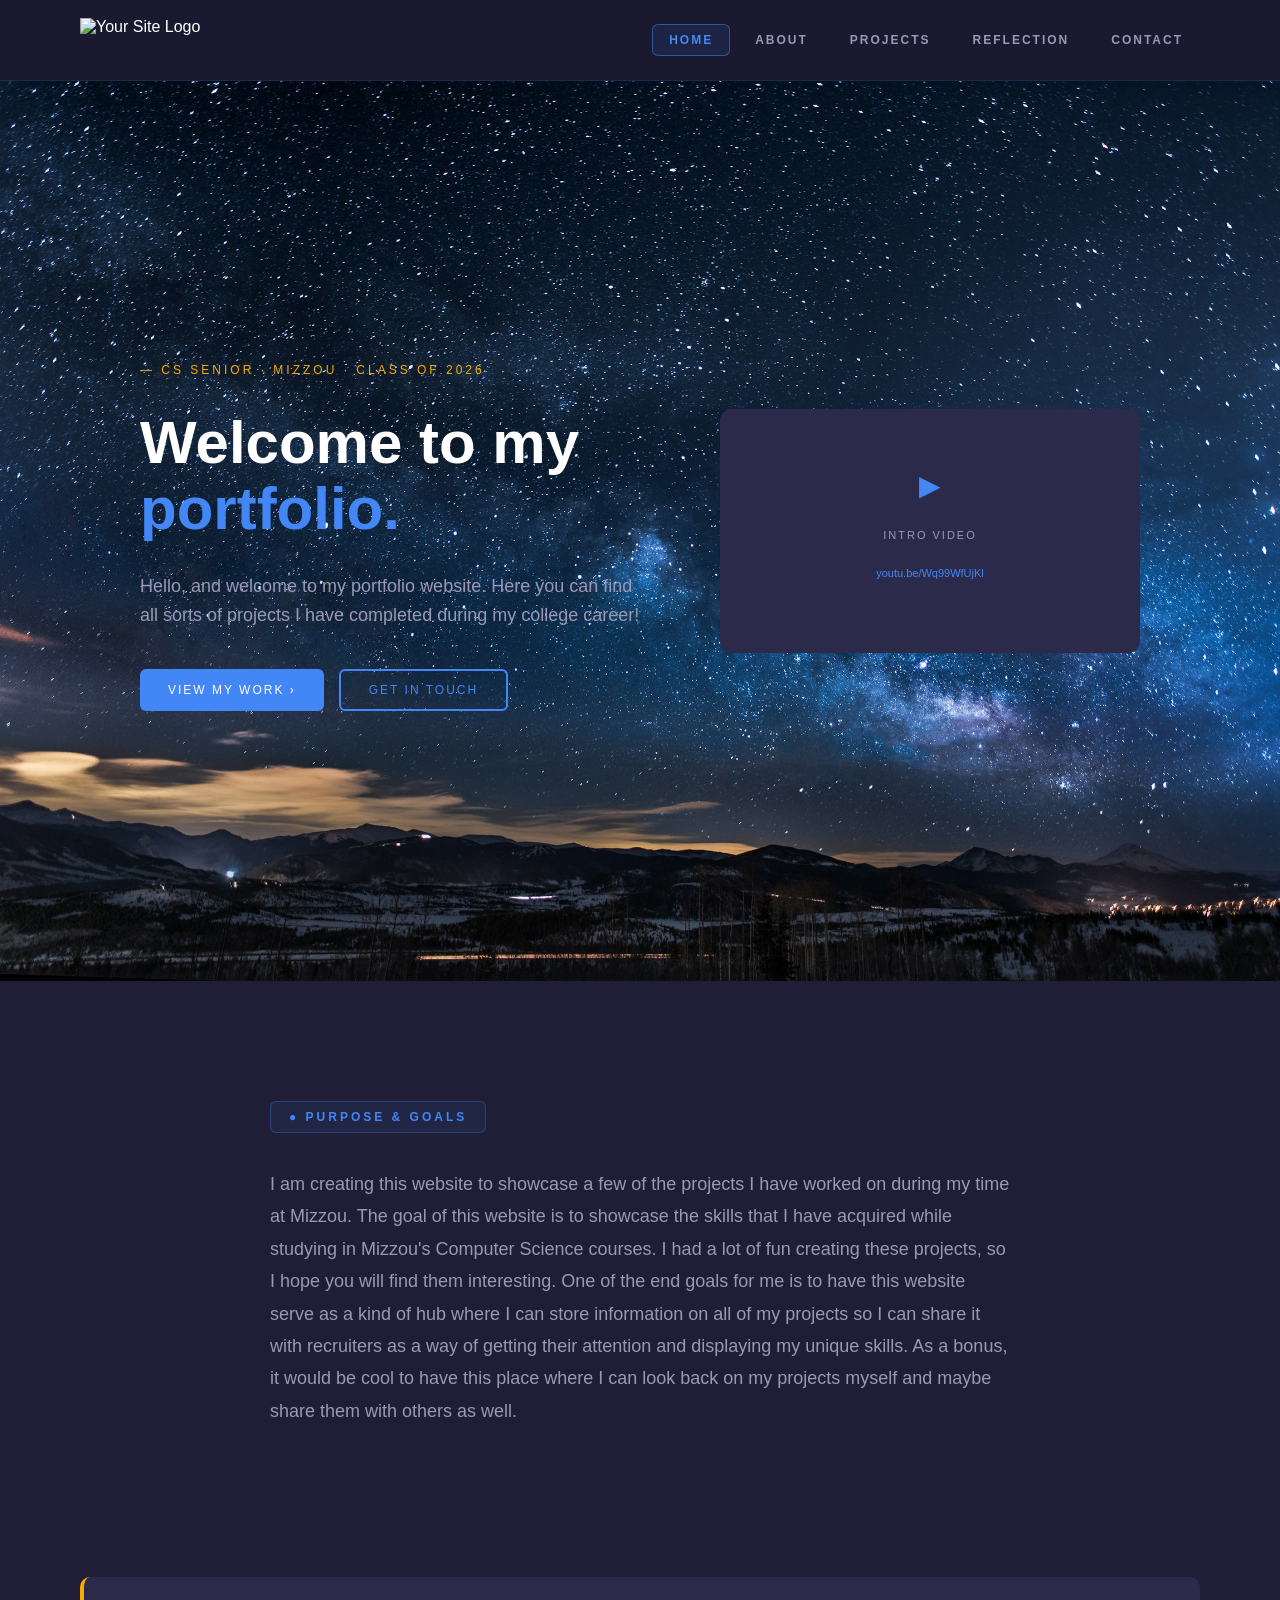
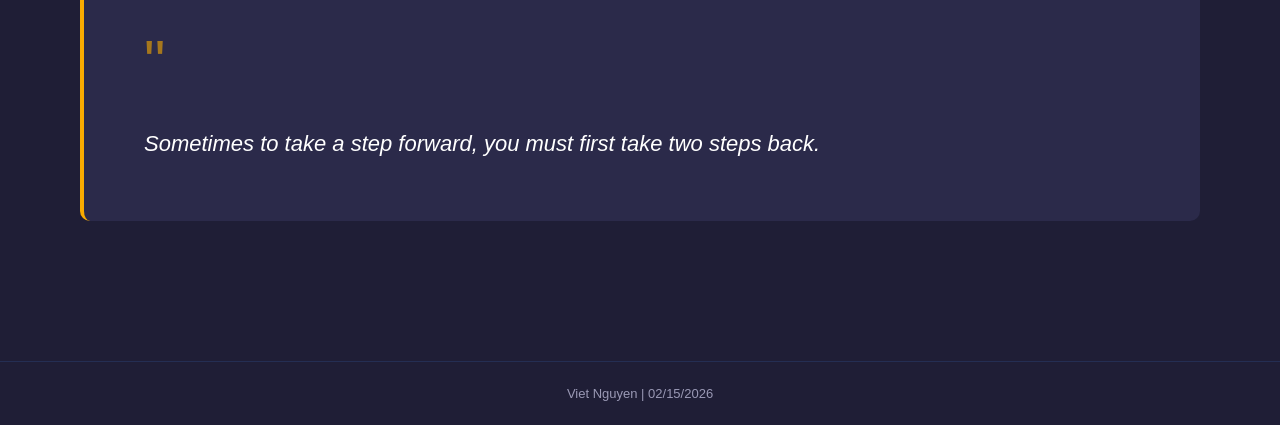
==== website/index.html @ db9605fb "nav bar and relflection page" ====
<!DOCTYPE html>
<html lang="en">

<head>
  <meta charset="UTF-8">
  <title>Home</title>
  <link rel="stylesheet" href="style.css">
  <link rel="stylesheet" href="nav.css">
</head>

    <body>
        <header>
            <img src="logo.png" alt="Your Site Logo" class="logo">
            <nav>
                <ul>
                    <li><a href="index.html" class="active">Home</a></li>
                    <li><a href="about.html">About</a></li>
                    <li><a href="projects.html">Projects</a></li>
                    <li><a href="reflection.html">Reflection</a></li>
                    <li><a href="contact.html">Contact</a></li>
                </ul>
            </nav>
        </header>

        <section class="hero">
            <div class="hero-content">
            <p class="hero-tag">— CS SENIOR · MIZZOU · CLASS OF 2026</p>

            <h1>
                Welcome to my<br>
                <span class="accent">portfolio.</span>
            </h1>

            <p class="hero-text">
                Hello, and welcome to my portfolio website. Here you can find all sorts of projects I have completed during my college career!
            </p>

            <div class="hero-buttons">
                <a href="#" class="btn-primary">VIEW MY WORK ›</a>
                <a href="#" class="btn-outline">GET IN TOUCH</a>
            </div>
            </div>

            <div class="hero-video">
            <div class="video-box">
                <div class="play">▶</div>
                <p class="video-label">INTRO VIDEO</p>
                <p class="video-link">youtu.be/Wq99WfUjKl</p>
            </div>
            </div>
        </section>

        <section class="purpose">
            <div class="chip">● PURPOSE & GOALS</div>
            <p class="purpose-text">
            I am creating this website to showcase a few of the projects I have worked on during my time at Mizzou. The goal of this website is to showcase the skills that I have acquired while studying in Mizzou's Computer Science courses. I had a lot of fun creating these projects, so I hope you will find them interesting. One of the end goals for me is to have this website serve as a kind of hub where I can store information on all of my projects so I can share it with recruiters as a way of getting their attention and displaying my unique skills. As a bonus, it would be cool to have this place where I can look back on my projects myself and maybe share them with others as well.
            </p>
        </section>

        <section class="quote-section">
            <div class="quote-box">
            <div class="quote-mark">"</div>
            <p class="quote-text">
                Sometimes to take a step forward, you must first take two steps back.
            </p>
            </div>
        </section>

        <footer>
        <p style="text-align: center; padding: 24px; color: #9a99b5; font-size: 13px; border-top: 1px solid rgba(66,135,245,0.15);">
            Viet Nguyen | 02/15/2026
        </p>
    </footer>
    </body>
</html>
---- website/style.css ----
* {
  margin: 0;
  padding: 0;
  box-sizing: border-box;
}

body {
  font-family: Arial, sans-serif;
  background-color: #1f1e36;
  color: white;
}

main {
  padding: 40px;
}

section {
  padding: 20px 0;
  margin-bottom: 20px;
}

section h3 {
  margin-bottom: 10px;
}

section p {
  padding: 10px 0;
  line-height: 1.6;
}

/*About page*/
.about-list {
  list-style-type: square;
  margin-top: 15px;
  padding-left: 25px;
}

.about-list li {
  font-size: 18px;
  color: #9a99b5;
  margin-bottom: 8px;
}

.about-list li:hover {
  color: #4287f5;
}

/* Hero section */
.hero {
  min-height: 100vh;
  background: url("herobg.jpg");
  background-size: cover;
  background-position: center;
  background-repeat: no-repeat;
  display: flex;
  justify-content: center;
  align-items: center;
  gap: 80px;
  padding: 0 80px;
}

.hero-content {
  max-width: 500px;
}

.hero-tag {
  color: #f9ab00;
  font-size: 12px;
  letter-spacing: 3px;
  margin-bottom: 20px;
}

h1 {
  font-size: 60px;
  line-height: 1.1;
  margin-bottom: 20px;
}

.accent {
  color: #4287f5;
}

.hero-text {
  color: #9a99b5;
  font-size: 18px;
  line-height: 1.6;
  margin-bottom: 30px;
}

.hero-buttons {
  display: flex;
  gap: 15px;
}

.btn-primary {
  background: #4287f5;
  color: white;
  padding: 14px 28px;
  text-decoration: none;
  font-size: 12px;
  letter-spacing: 2px;
  border-radius: 6px;
}

.btn-primary:hover {
  background: #5a9af8;
}

.btn-outline {
  border: 2px solid #4287f5;
  color: #4287f5;
  padding: 12px 28px;
  text-decoration: none;
  font-size: 12px;
  letter-spacing: 2px;
  border-radius: 6px;
}

.btn-outline:hover {
  background: rgba(66,135,245,0.1);
}

.hero-video {
  width: 420px;
}

.video-box {
  background: #2b2a4a;
  border-radius: 12px;
  padding: 60px 20px;
  text-align: center;
}

.play {
  font-size: 28px;
  margin-bottom: 15px;
  color: #4287f5;
}

.video-label {
  font-size: 11px;
  letter-spacing: 2px;
  color: #9a99b5;
}

.video-link {
  font-size: 11px;
  color: #4287f5;
}

.purpose {
  max-width: 900px;
  margin: 120px auto 80px;
  padding: 0 80px;
}

.chip {
  display: inline-block;
  margin-bottom: 25px;
  font-size: 12px;
  font-weight: 600;
  letter-spacing: 3px;
  color: #4287f5;
  background: rgba(66, 135, 245, 0.08);
  border: 1px solid rgba(66, 135, 245, 0.3);
  padding: 8px 18px;
  border-radius: 6px;
}

.purpose-text {
  color: #9a99b5;
  font-size: 18px;
  line-height: 1.8;
}

.quote-section {
  padding: 60px 80px 120px;
}

.quote-box {
  background: #2b2a4a;
  border-left: 4px solid #f9ab00;
  border-radius: 10px;
  padding: 50px 60px;
}

.quote-mark {
  font-size: 60px;
  color: #f9ab00;
  opacity: 0.6;
  margin-bottom: 20px;
}

.quote-text {
  font-size: 22px;
  font-style: italic;
  line-height: 1.6;
}

/* About section */
.resume-link {
  display: inline-block;
  padding: 12px 24px;
  margin-top: 10px;

  background-color: #4287f5;
  color: white;
  text-decoration: none;

  border: 2px solid #4287f5;
  border-radius: 6px;
}

.resume-link:hover {
  background-color: #5a9af8;
}

/* Reflection page layout */
.about-wrapper {
    display: flex;
    gap: 40px;
    padding: 60px 80px 100px;
    align-items: flex-start;
}

.about-left {
    flex: 1 1 0;
    min-width: 0;
}

.about-chip {
    display: inline-block;
    margin-bottom: 24px;
    font-size: 12px;
    font-weight: 600;
    letter-spacing: 3px;
    color: #4287f5;
    background: rgba(66, 135, 245, 0.08);
    border: 1px solid rgba(66, 135, 245, 0.3);
    padding: 8px 18px;
    border-radius: 6px;
}

.about-heading {
    font-size: 52px;
    line-height: 1.1;
    margin-bottom: 28px;
}

.about-heading .accent {
    color: #f9ab00;
}

.intro-block {
    background: #2b2a4a;
    border-radius: 10px;
    padding: 28px 32px;
    margin-bottom: 48px;
    border: 1px solid rgba(66, 135, 245, 0.15);
}

.intro-block p {
    color: #9a99b5;
    font-size: 17px;
    line-height: 1.8;
    padding: 0;
}

.intro-block p:first-of-type::first-letter {
    font-size: 3em;
    font-weight: 700;
    color: #f9ab00;
    float: left;
    line-height: 0.8;
    margin-right: 8px;
    margin-top: 4px;
}

.intro-block p:nth-of-type(2n) {
    text-indent: 2em;
}

.timeline {
    position: relative;
    padding-left: 60px;
}

.timeline::before {
    content: "";
    position: absolute;
    left: 18px;
    top: 0;
    bottom: 0;
    width: 2px;
    background: rgba(66, 135, 245, 0.2);
}

.timeline-item {
    position: relative;
    margin-bottom: 30px;
}

.timeline-icon {
    position: absolute;
    left: -60px;
    top: 16px;
    width: 38px;
    height: 38px;
    background: #2b2a4a;
    border: 2px solid rgba(66, 135, 245, 0.4);
    border-radius: 50%;
    display: flex;
    align-items: center;
    justify-content: center;
    font-size: 16px;
}

.timeline-card {
    background: #2b2a4a;
    border: 1px solid rgba(66, 135, 245, 0.12);
    border-radius: 10px;
    padding: 26px 30px;
    box-shadow: 0 4px 20px rgba(0, 0, 0, 0.25);
}

.timeline-label {
    font-size: 11px;
    font-weight: 700;
    letter-spacing: 2px;
    color: #f9ab00;
    text-transform: uppercase;
    margin-bottom: 8px;
}

.timeline-card h2 {
    font-size: 20px;
    color: #ffffff;
    margin-bottom: 12px;
}

.timeline-card p {
    color: #9a99b5;
    font-size: 15px;
    line-height: 1.7;
}

.timeline-card p:nth-of-type(2n) {
    text-indent: 2em;
}

.about-right {
    width: 320px;
    flex-shrink: 0;
    display: flex;
    flex-direction: column;
    gap: 20px;
}

.sidebar-card {
    background: #2b2a4a;
    border: 1px solid rgba(66, 135, 245, 0.12);
    border-radius: 10px;
    padding: 26px 28px;
    box-shadow: 0 4px 20px rgba(0, 0, 0, 0.2);
}

.sidebar-card h2 {
    font-size: 18px;
    color: #ffffff;
    margin-bottom: 12px;
}

.sidebar-card p {
    color: #9a99b5;
    font-size: 14px;
    line-height: 1.7;
}

.tag-grid {
    display: flex;
    flex-wrap: wrap;
    gap: 8px;
    margin-top: 4px;
}

.tag {
    font-size: 12px;
    font-weight: 600;
    letter-spacing: 1px;
    padding: 6px 14px;
    border-radius: 20px;
    border: 1px solid rgba(66, 135, 245, 0.4);
    color: #9a99b5;
    background: rgba(66, 135, 245, 0.07);
    white-space: nowrap;
}

.sidebar-quote {
    background: #2b2a4a;
    border-left: 4px solid #f9ab00;
    border-radius: 10px;
    padding: 30px 28px;
}

.sidebar-quote .quote-mark {
    font-size: 40px;
    color: #f9ab00;
    opacity: 0.6;
    margin-bottom: 10px;
    line-height: 1;
}

.sidebar-quote p {
    font-size: 16px;
    font-style: italic;
    color: #d0cfe8;
    line-height: 1.6;
}

.resume-btn {
    display: inline-block;
    margin-top: 14px;
    padding: 11px 22px;
    background: #4287f5;
    color: white;
    text-decoration: none;
    font-size: 12px;
    letter-spacing: 2px;
    font-weight: 600;
    border-radius: 6px;
    border: 2px solid #4287f5;
    transition: background 0.25s ease;
}

.resume-btn:hover {
    background: #5a9af8;
}

@media (max-width: 900px) {
    .about-wrapper {
        flex-direction: column;
        padding: 40px 24px 80px;
    }
    .about-right {
        width: 100%;
    }
    .about-heading {
        font-size: 38px;
    }
}
---- website/nav.css ----
header {
  display: flex;
  align-items: center;
  justify-content: space-between;
  padding: 18px 80px;
  background-color: #1a192f;
  border-bottom: 1px solid rgba(66, 135, 245, 0.15);
  position: sticky;
  top: 0;
  z-index: 1000;
}

.logo {
  height: 44px;
  width: auto;
  object-fit: contain;
}

nav {
  display: flex;
  align-items: center;
}

nav ul {
  display: flex;
  flex-direction: row;
  align-items: center;
  gap: 8px;
  list-style: none;
  margin: 0;
  padding: 0;
}

nav ul li a {
  display: inline-block;
  text-decoration: none;
  color: #9a99b5;
  font-family: Arial, sans-serif;
  font-size: 12px;
  font-weight: 600;
  letter-spacing: 2px;
  text-transform: uppercase;
  padding: 8px 16px;
  border-radius: 6px;
  border: 1px solid transparent;
  transition: color 0.25s ease,
              background-color 0.25s ease,
              border-color 0.25s ease;
}

nav ul li a:hover {
  color: #ffffff;
  background-color: rgba(66, 135, 245, 0.12);
  border-color: rgba(66, 135, 245, 0.4);
}

nav ul li a.active {
  color: #4287f5;
  border-color: rgba(66, 135, 245, 0.5);
  background-color: rgba(66, 135, 245, 0.1);
}

@media (max-width: 768px) {
  header {
    flex-direction: column;
    align-items: flex-start;
    padding: 16px 24px;
    gap: 14px;
  }

  nav ul {
    flex-wrap: wrap;
    gap: 6px;
  }
}
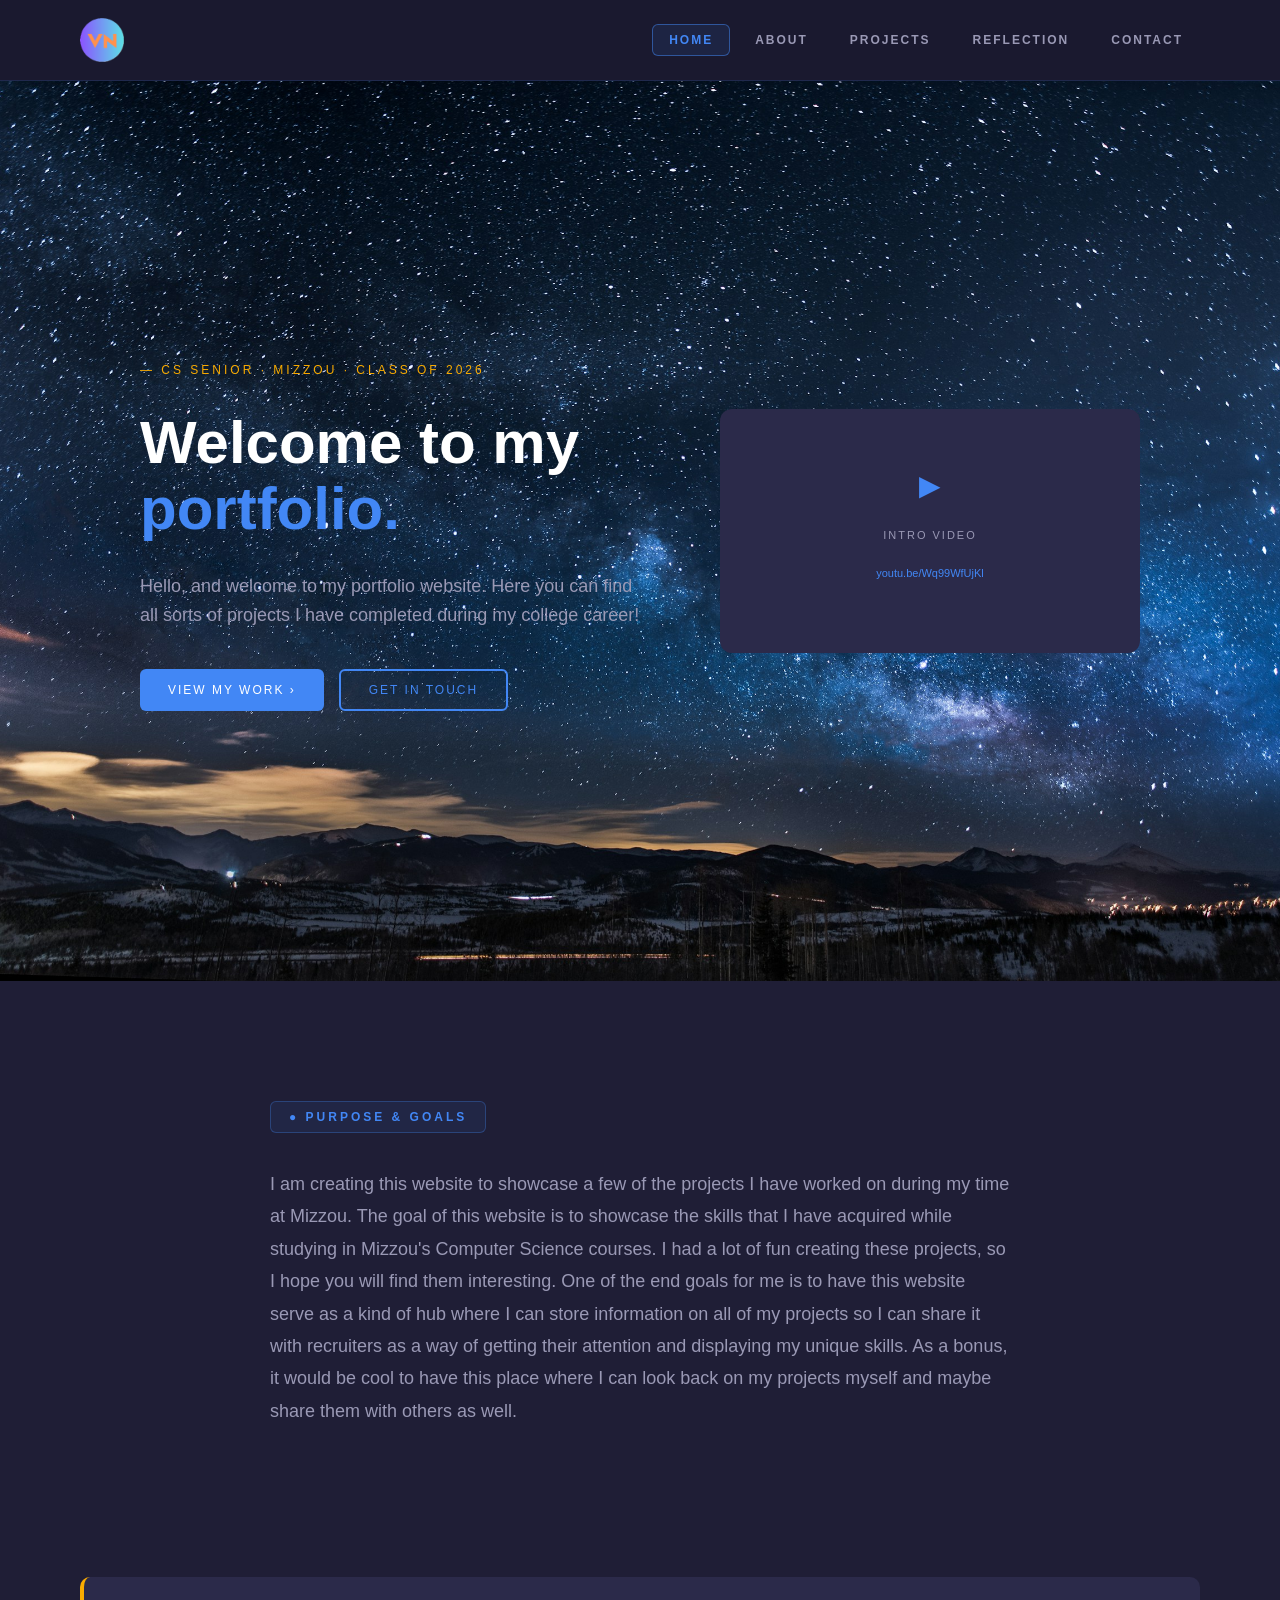
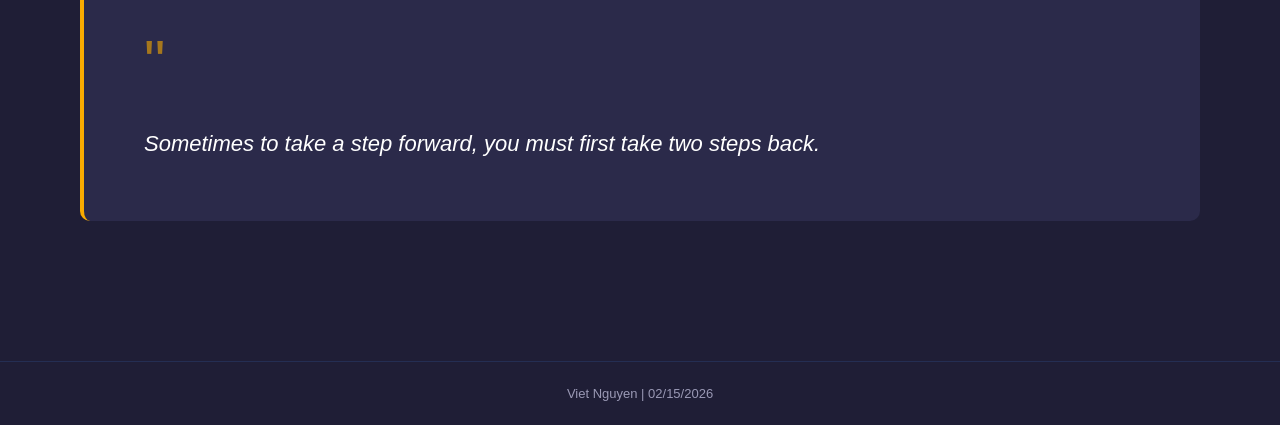
==== commit cfcf23c9: "favicon" ====
--- a/website/index.html
+++ b/website/index.html
@@ -2,10 +2,11 @@
 <html lang="en">
 
 <head>
-  <meta charset="UTF-8">
-  <title>Home</title>
-  <link rel="stylesheet" href="style.css">
-  <link rel="stylesheet" href="nav.css">
+    <link rel="shortcut icon" type="image/x-icon" href="media/favicon.ico">
+    <meta charset="UTF-8">
+    <title>Home</title>
+    <link rel="stylesheet" href="style.css">
+    <link rel="stylesheet" href="nav.css">
 </head>
 
     <body>
--- a/website/style.css
+++ b/website/style.css
@@ -198,6 +198,53 @@
 }
 
 /* About section */
+
+/* Profile Photo */
+ 
+.intro-section {
+    display: flex;
+    align-items: flex-start;
+    gap: 32px;
+    flex-wrap: wrap;
+}
+ 
+.intro-text {
+    flex: 1;
+    min-width: 240px;
+}
+ 
+.profile-photo {
+    width: 220px;
+    height: 220px;
+    object-fit: cover;
+    border-radius: 12px;
+    border: 2px solid rgba(66, 135, 245, 0.35);
+    box-shadow: 0 4px 24px rgba(0, 0, 0, 0.35);
+    flex-shrink: 0;
+    transition: transform 0.3s ease, box-shadow 0.3s ease;
+}
+ 
+.profile-photo:hover {
+    transform: scale(1.04);
+    box-shadow: 0 8px 32px rgba(66, 135, 245, 0.3);
+}
+ 
+/*  Intro Video  */
+ 
+.video-figure {
+    display: inline-block;
+    margin: 8px 0 0 0;
+}
+ 
+.intro-video {
+    display: block;
+    width: 800px;
+    max-width: 100%;
+    border-radius: 10px;
+    border: 2px solid rgba(66, 135, 245, 0.35);
+    box-shadow: 0 4px 24px rgba(0, 0, 0, 0.35);
+}
+ 
 .resume-link {
   display: inline-block;
   padding: 12px 24px;
@@ -447,4 +494,103 @@
     .about-heading {
         font-size: 38px;
     }
+}
+
+/* print query */
+@media print {
+
+  @page {
+    margin: 1in;
+  }
+
+  body {
+    background-color: white;
+    color: black;
+    font-family: Georgia, "Times New Roman", Times, serif;
+    font-size: 12pt;
+    zoom: 0.85;
+  }
+
+  header,
+  nav,
+  .video-figure,
+  .intro-video,
+  video,
+  .resume-link,
+  .resume-btn,
+  .btn-primary,
+  .btn-outline,
+  section:has(.intro-video) h3 {
+    display: none !important;
+  }
+
+  main {
+    padding: 0;
+    margin: 0;
+  }
+
+  h1 {
+    font-size: 22pt;
+    color: black;
+    margin-bottom: 12pt;
+    border-bottom: 1pt solid black;
+    padding-bottom: 6pt;
+  }
+
+  h3 {
+    font-size: 13pt;
+    color: black;
+    margin-bottom: 6pt;
+  }
+
+  p {
+    color: black;
+    font-size: 11pt;
+    line-height: 1.5;
+    margin-bottom: 8pt;
+  }
+
+  section {
+    padding: 6pt 0;
+    margin-bottom: 10pt;
+  }
+
+  .intro-section {
+    display: block;
+  }
+
+  .profile-photo {
+    display: none;
+  }
+
+  .about-list {
+    list-style-type: square;
+    padding-left: 20pt;
+    margin-top: 4pt;
+  }
+
+  .about-list li {
+    font-size: 11pt;
+    color: black;
+    margin-bottom: 4pt;
+  }
+
+  footer {
+    display: block;
+    border-top: 1pt solid black;
+    margin-top: 16pt;
+    padding-top: 6pt;
+  }
+
+  footer p {
+    text-align: center;
+    color: black !important;
+    font-size: 9pt;
+    padding: 0;
+    border-top: none;
+  }
+
+  section {
+    page-break-inside: avoid;
+  }
 }
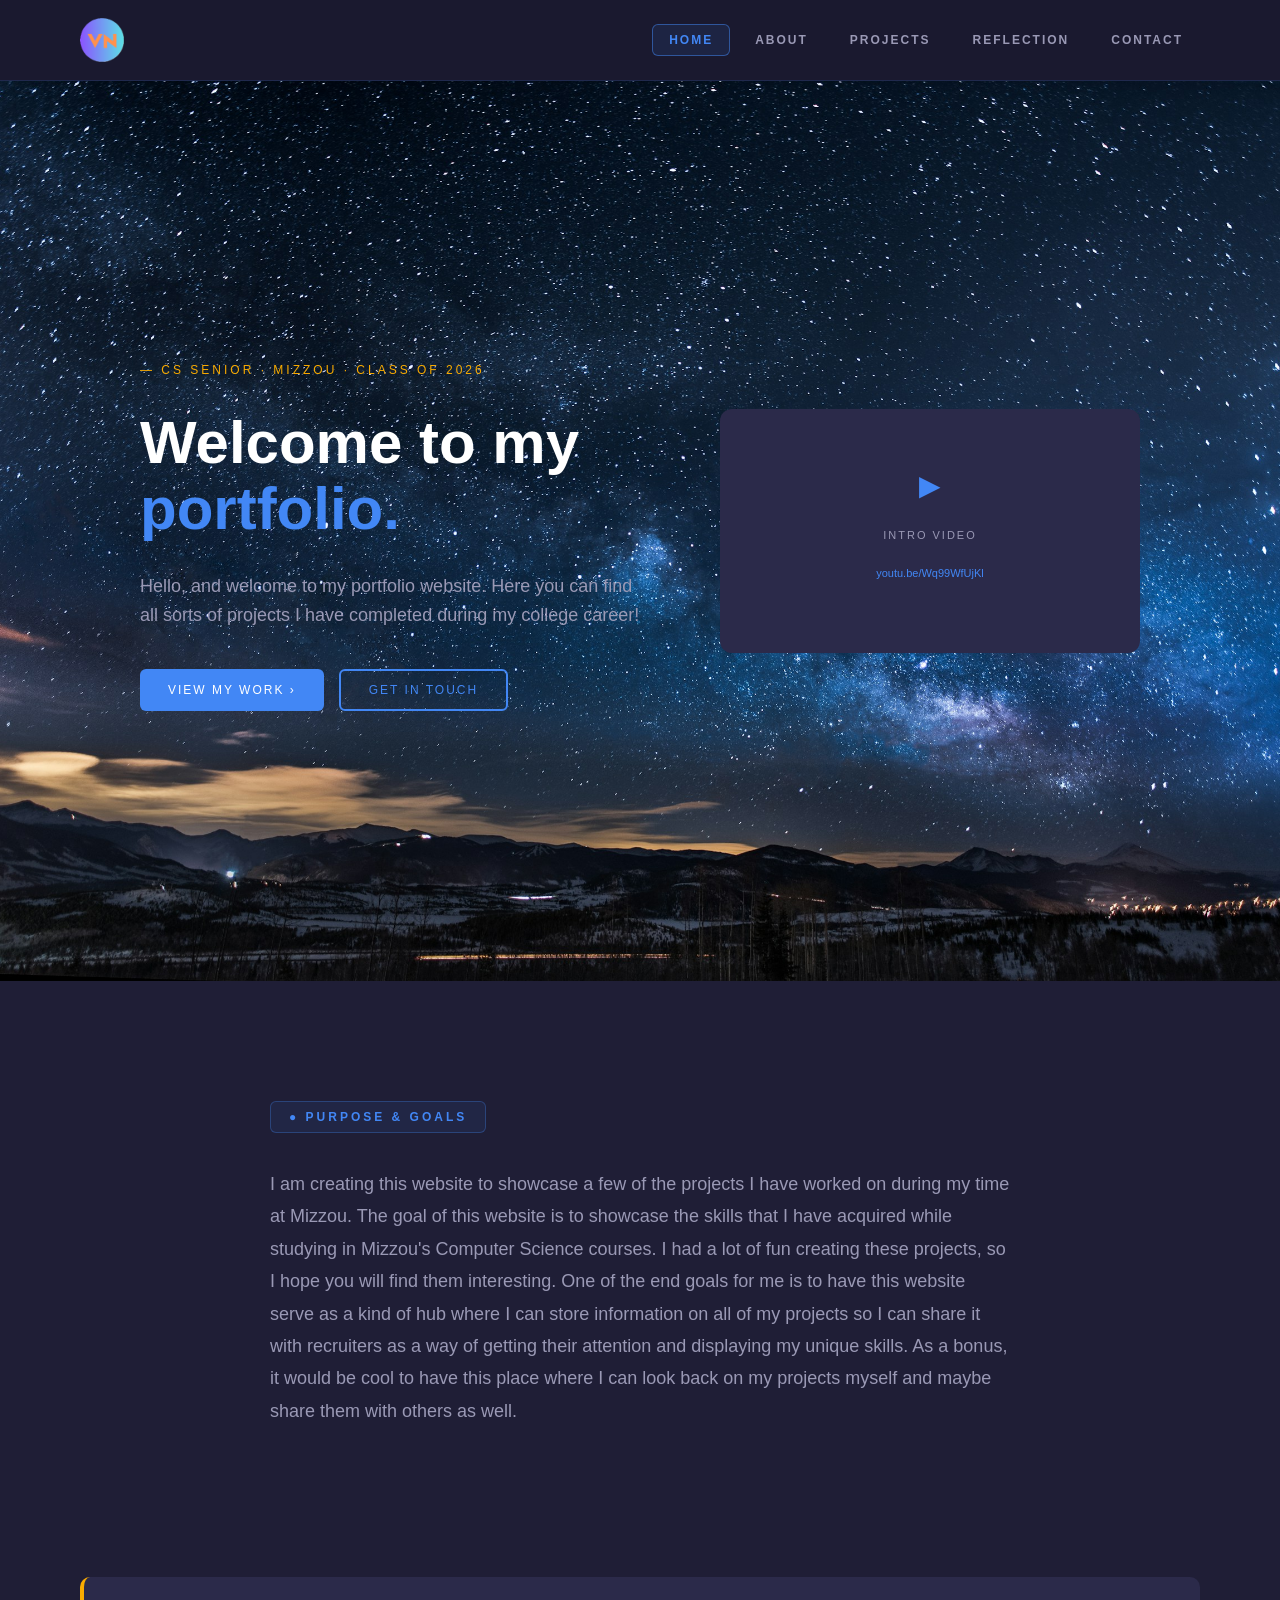
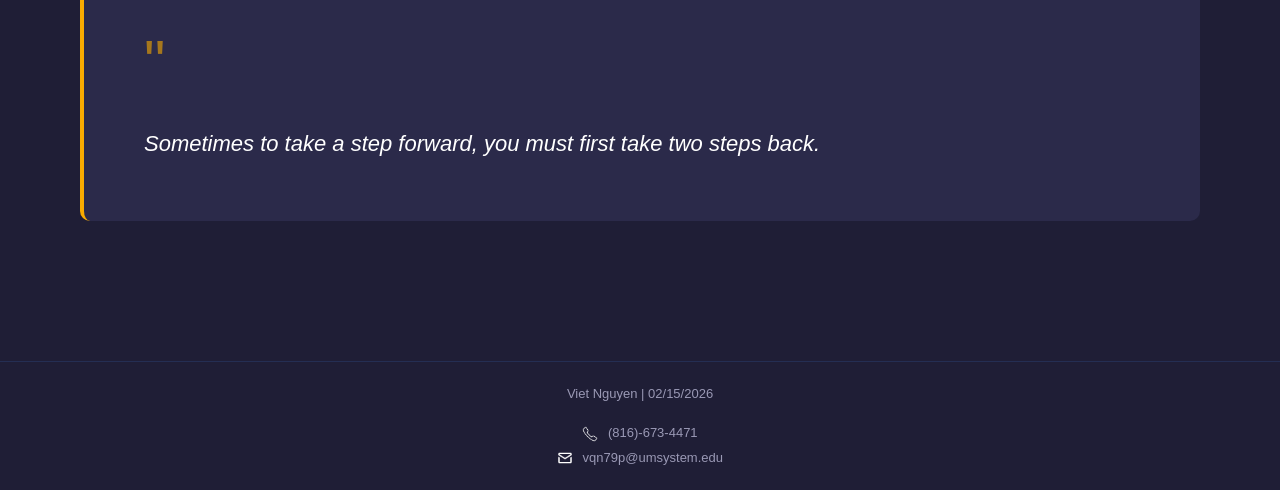
==== commit 86bfb063: "contact page and updating headers and footers" ====
--- a/website/index.html
+++ b/website/index.html
@@ -68,9 +68,17 @@
         </section>
 
         <footer>
-        <p style="text-align: center; padding: 24px; color: #9a99b5; font-size: 13px; border-top: 1px solid rgba(66,135,245,0.15);">
-            Viet Nguyen | 02/15/2026
-        </p>
-    </footer>
+            <p style="text-align: center; padding: 24px; color: #9a99b5; font-size: 13px; border-top: 1px solid rgba(66,135,245,0.15);">
+                Viet Nguyen | 02/15/2026
+            </p>
+            <p style="text-align: center; padding-bottom: 8px; color: #9a99b5; font-size: 13px;">
+                <img src="media/phone.png" alt="Phone" width="16" height="16" style="vertical-align: middle; margin-right: 6px;">
+                (816)-673-4471
+            </p>
+            <p style="text-align: center; padding-bottom: 24px; color: #9a99b5; font-size: 13px;">
+                <img src="media/email.png" alt="Email" width="16" height="16" style="vertical-align: middle; margin-right: 6px;">
+                vqn79p@umsystem.edu
+            </p>
+        </footer>
     </body>
 </html>
--- a/website/style.css
+++ b/website/style.css
@@ -496,6 +496,173 @@
     }
 }
 
+/* Contact page */
+.cth {
+  padding: 80px 60px 40px;
+  max-width: 1100px;
+  margin: 0 auto;
+}
+ 
+.ctg {
+  display: grid;
+  grid-template-columns: 1fr 380px;
+  gap: 60px;
+  margin-top: 48px;
+}
+ 
+.fg {
+  margin-bottom: 20px;
+}
+ 
+.fl {
+  display: block;
+  margin-bottom: 8px;
+  font-family: 'Montserrat', sans-serif;
+  font-size: 11px;
+  letter-spacing: 2px;
+  text-transform: uppercase;
+  color: #9a99b5;
+}
+ 
+.fi2 {
+  width: 100%;
+  background: #2b2a4a;
+  border: 1px solid rgba(66, 135, 245, 0.18);
+  border-radius: 6px;
+  padding: 14px 18px;
+  color: #e6e6e8;
+  font-family: Arial, sans-serif;
+  font-size: 16px;
+  outline: none;
+  transition: border-color 0.2s;
+}
+ 
+.fi2:focus {
+  border-color: #4287f5;
+}
+ 
+.fi2::placeholder {
+  color: #9a99b5;
+  opacity: 0.5;
+}
+ 
+.fta {
+  min-height: 140px;
+  resize: vertical;
+}
+ 
+.cc {
+  background: #2b2a4a;
+  border: 1px solid rgba(66, 135, 245, 0.15);
+  border-radius: 12px;
+  padding: 28px;
+  margin-bottom: 20px;
+}
+ 
+.cit {
+  display: flex;
+  align-items: center;
+  gap: 16px;
+  padding: 14px 0;
+  border-bottom: 1px solid rgba(66, 135, 245, 0.1);
+}
+ 
+.cit:last-child {
+  border-bottom: none;
+  padding-bottom: 0;
+}
+ 
+.cion {
+  width: 42px;
+  height: 42px;
+  border-radius: 10px;
+  border: 1px solid rgba(66, 135, 245, 0.18);
+  background: rgba(66, 135, 245, 0.06);
+  display: flex;
+  align-items: center;
+  justify-content: center;
+  font-family: 'Montserrat', sans-serif;
+  font-size: 13px;
+  font-weight: 700;
+  color: #4287f5;
+  flex-shrink: 0;
+}
+ 
+.clb {
+  font-family: 'Montserrat', sans-serif;
+  font-size: 12px;
+  font-weight: 700;
+  color: #e6e6e8;
+  letter-spacing: 0.5px;
+}
+ 
+.cvl {
+  font-size: 14px;
+  color: #9a99b5;
+}
+ 
+.lcc {
+  background: #2b2a4a;
+  border: 1px solid rgba(66, 135, 245, 0.15);
+  border-radius: 12px;
+  padding: 28px;
+  text-align: center;
+}
+ 
+.lpin {
+  font-size: 36px;
+  margin-bottom: 10px;
+}
+ 
+.lcy {
+  font-family: 'Montserrat', sans-serif;
+  font-weight: 700;
+  font-size: 18px;
+  color: #e6e6e8;
+  margin-bottom: 4px;
+}
+ 
+.lst {
+  font-size: 14px;
+  color: #9a99b5;
+}
+
+.bpr {
+  display: inline-flex;
+  align-items: center;
+  justify-content: center;
+  background: #4287f5;
+  color: white;
+  padding: 14px 32px;
+  font-family: 'Montserrat', sans-serif;
+  font-size: 12px;
+  font-weight: 700;
+  letter-spacing: 2px;
+  text-transform: uppercase;
+  border: none;
+  border-radius: 6px;
+  cursor: pointer;
+  transition: background 0.2s;
+}
+
+.bpr:hover {
+  background: #5a9af8;
+}
+
+select.fi2 {
+  appearance: none;
+  -webkit-appearance: none;
+  background-image: url("data:image/svg+xml,%3Csvg xmlns='http://www.w3.org/2000/svg' width='12' height='8' viewBox='0 0 12 8'%3E%3Cpath fill='%239a99b5' d='M1 1l5 5 5-5'/%3E%3C/svg%3E");
+  background-repeat: no-repeat;
+  background-position: right 16px center;
+  cursor: pointer;
+}
+ 
+select.fi2 option {
+  background: #2b2a4a;
+  color: #e6e6e8;
+}
+
 /* print query */
 @media print {
 
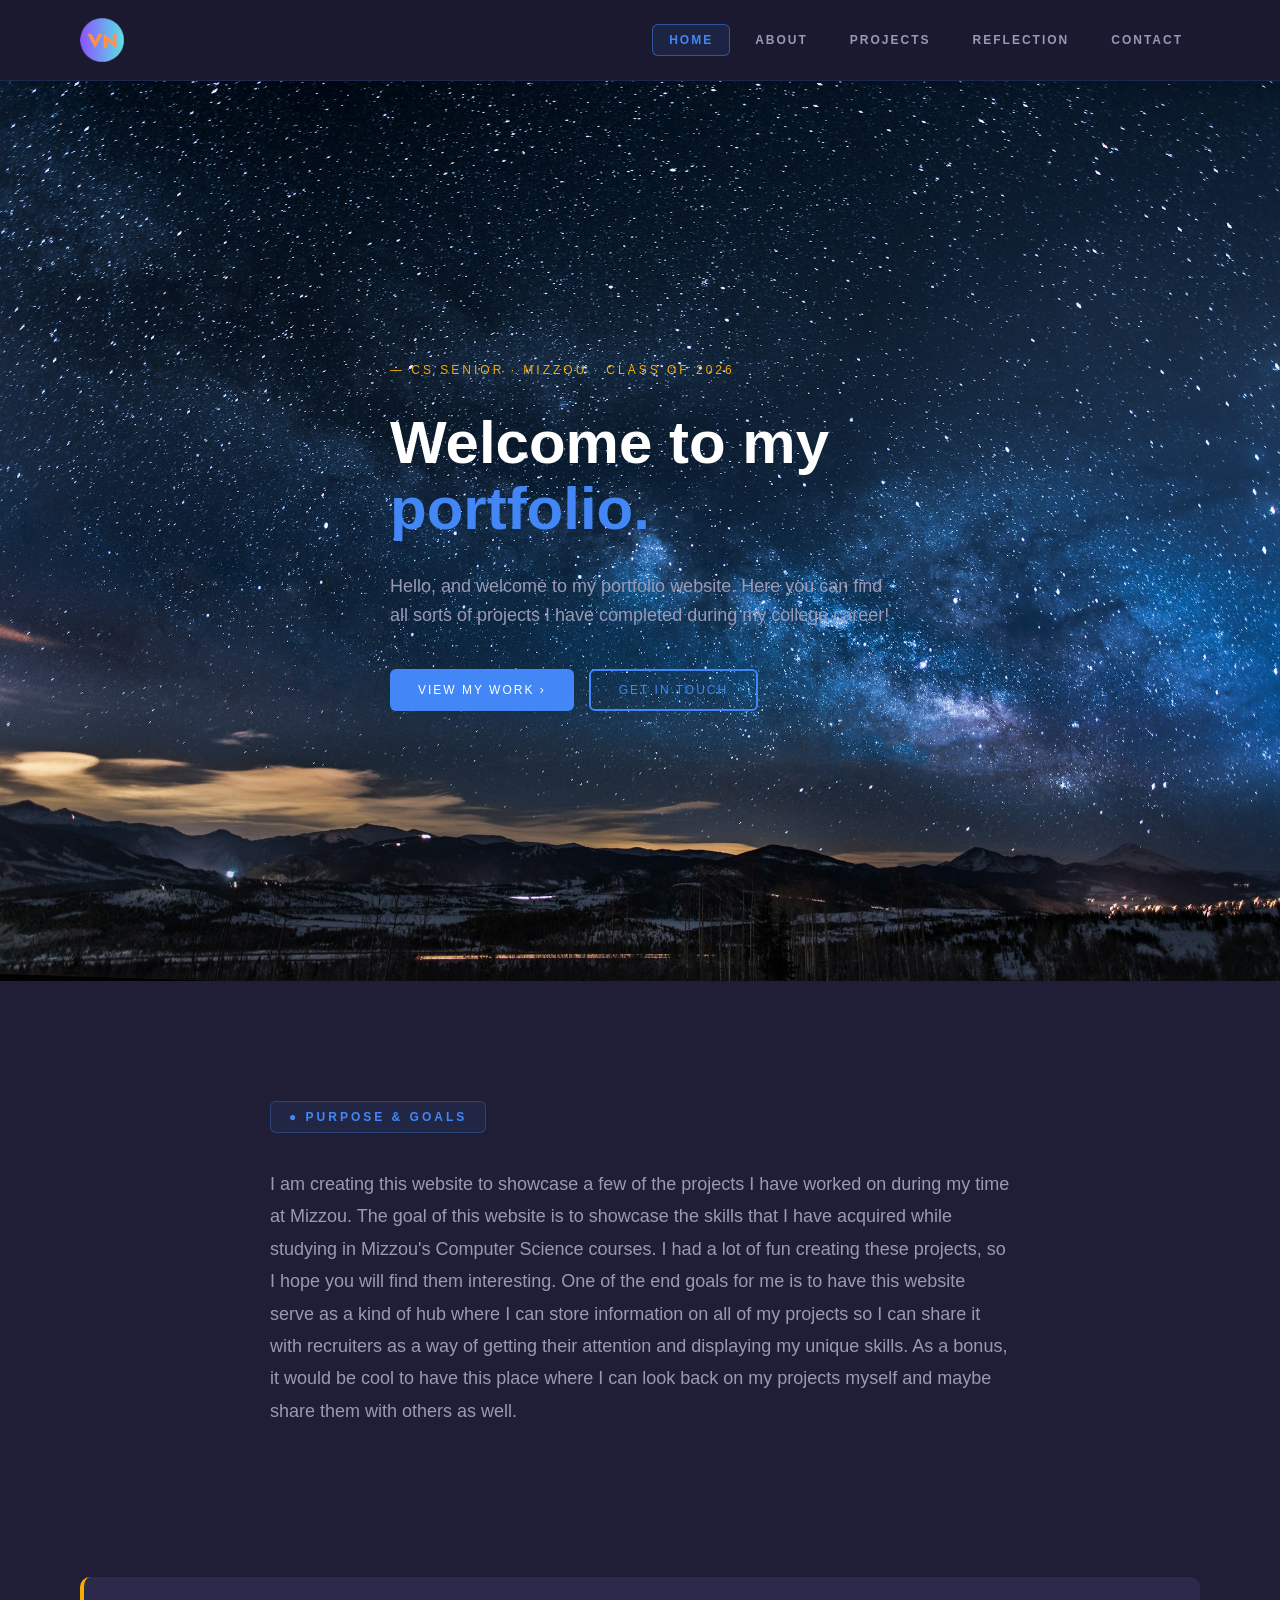
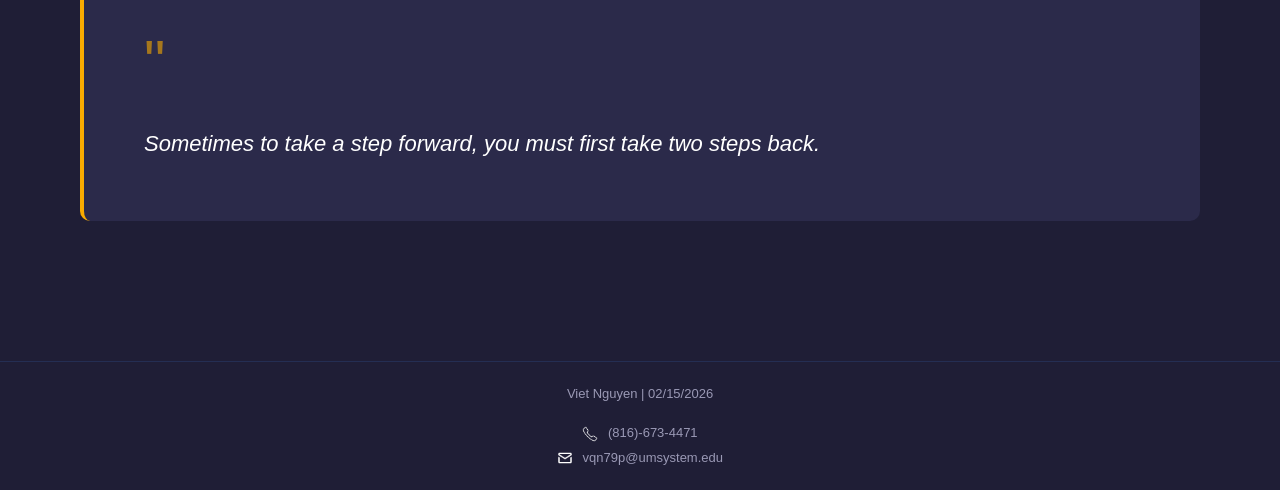
==== commit 0a15b190: "made nav bar work for every webpage, updated projects page, and added more media queries for mobile " ====
--- a/website/index.html
+++ b/website/index.html
@@ -4,6 +4,7 @@
 <head>
     <link rel="shortcut icon" type="image/x-icon" href="media/favicon.ico">
     <meta charset="UTF-8">
+    <meta name="viewport" content="width=device-width, initial-scale=1">
     <title>Home</title>
     <link rel="stylesheet" href="style.css">
     <link rel="stylesheet" href="nav.css">
@@ -12,11 +13,20 @@
     <body>
         <header>
             <img src="logo.png" alt="Your Site Logo" class="logo">
+            <input type="checkbox" id="menu-toggle" class="menu-toggle">
+            <label for="menu-toggle" class="hamburger">&#9776;</label>
             <nav>
                 <ul>
                     <li><a href="index.html" class="active">Home</a></li>
                     <li><a href="about.html">About</a></li>
-                    <li><a href="projects.html">Projects</a></li>
+                    <li class="dropdown">
+                        <a href="projects.html">Projects</a>
+                        <ul class="dropdown-menu">
+                            <li><a href="projects.html#project1">Terraplot</a></li>
+                            <li><a href="projects.html#project2">Tiger Trades</a></li>
+                            <li><a href="projects.html#project3">CreditSense</a></li>
+                        </ul>
+                    </li>
                     <li><a href="reflection.html">Reflection</a></li>
                     <li><a href="contact.html">Contact</a></li>
                 </ul>
@@ -37,24 +47,21 @@
             </p>
 
             <div class="hero-buttons">
-                <a href="#" class="btn-primary">VIEW MY WORK ›</a>
-                <a href="#" class="btn-outline">GET IN TOUCH</a>
+                <a href="projects.html" class="btn-primary">VIEW MY WORK ›</a>
+                <a href="contact.html" class="btn-outline">GET IN TOUCH</a>
             </div>
-            </div>
-
-            <div class="hero-video">
-            <div class="video-box">
-                <div class="play">▶</div>
-                <p class="video-label">INTRO VIDEO</p>
-                <p class="video-link">youtu.be/Wq99WfUjKl</p>
-            </div>
-            </div>
+        </div>
         </section>
 
         <section class="purpose">
             <div class="chip">● PURPOSE & GOALS</div>
             <p class="purpose-text">
-            I am creating this website to showcase a few of the projects I have worked on during my time at Mizzou. The goal of this website is to showcase the skills that I have acquired while studying in Mizzou's Computer Science courses. I had a lot of fun creating these projects, so I hope you will find them interesting. One of the end goals for me is to have this website serve as a kind of hub where I can store information on all of my projects so I can share it with recruiters as a way of getting their attention and displaying my unique skills. As a bonus, it would be cool to have this place where I can look back on my projects myself and maybe share them with others as well.
+            I am creating this website to showcase a few of the projects I have worked on during my time at Mizzou. 
+            The goal of this website is to showcase the skills that I have acquired while studying in Mizzou's Computer Science courses. 
+            I had a lot of fun creating these projects, so I hope you will find them interesting. One of the end goals for me is to have 
+            this website serve as a kind of hub where I can store information on all of my projects so I can share it with recruiters as 
+            a way of getting their attention and displaying my unique skills. As a bonus, it would be cool to have this place where I can 
+            look back on my projects myself and maybe share them with others as well.
             </p>
         </section>
 
--- a/website/style.css
+++ b/website/style.css
@@ -43,6 +43,100 @@
 
 .about-list li:hover {
   color: #4287f5;
+}
+
+/* About Grid */
+.about-grid {
+  display: grid;
+  grid-template-columns: 75% 25%;
+  grid-template-areas: "left right";
+  gap: 48px;
+  align-items: start;
+}
+
+.about-col-left {
+  grid-area: left;
+}
+
+.about-col-right {
+  grid-area: right;
+  display: flex;
+  flex-direction: column;
+  gap: 24px;
+  position: sticky;
+  top: 24px;
+}
+
+.profile-photo {
+  width: 100%;
+  object-fit: cover;
+  border-radius: 12px;
+  border: 2px solid rgba(66, 135, 245, 0.35);
+  box-shadow: 0 4px 24px rgba(0, 0, 0, 0.35);
+  display: block;
+  transition: transform 0.3s ease, box-shadow 0.3s ease;
+}
+
+.profile-photo:hover {
+  transform: scale(1.03);
+  box-shadow: 0 8px 32px rgba(66, 135, 245, 0.3);
+}
+
+.video-figure {
+  margin: 0;
+}
+
+.intro-video {
+  display: block;
+  width: 100%;
+  border-radius: 10px;
+  border: 2px solid rgba(66, 135, 245, 0.35);
+  box-shadow: 0 4px 24px rgba(0, 0, 0, 0.35);
+}
+
+.intro-section {
+  display: block;
+}
+
+.intro-text {
+  width: 100%;
+}
+
+.resume-link {
+  display: inline-block;
+  padding: 12px 24px;
+  margin-top: 10px;
+  background-color: #4287f5;
+  color: white;
+  text-decoration: none;
+  border: 2px solid #4287f5;
+  border-radius: 6px;
+}
+
+.resume-link:hover {
+  background-color: #5a9af8;
+}
+
+@media (max-width: 768px) {
+  main {
+    padding: 24px 20px;
+  }
+
+  .about-grid {
+    grid-template-columns: 1fr;
+    grid-template-areas:
+      "right"
+      "left";
+    gap: 24px;
+  }
+ 
+  .about-col-right {
+    position: static;
+  }
+ 
+  .profile-photo {
+    margin: 0 auto;
+  }
 }
 
 /* Hero section */
@@ -195,71 +289,6 @@
   font-size: 22px;
   font-style: italic;
   line-height: 1.6;
-}
-
-/* About section */
-
-/* Profile Photo */
- 
-.intro-section {
-    display: flex;
-    align-items: flex-start;
-    gap: 32px;
-    flex-wrap: wrap;
-}
- 
-.intro-text {
-    flex: 1;
-    min-width: 240px;
-}
- 
-.profile-photo {
-    width: 220px;
-    height: 220px;
-    object-fit: cover;
-    border-radius: 12px;
-    border: 2px solid rgba(66, 135, 245, 0.35);
-    box-shadow: 0 4px 24px rgba(0, 0, 0, 0.35);
-    flex-shrink: 0;
-    transition: transform 0.3s ease, box-shadow 0.3s ease;
-}
- 
-.profile-photo:hover {
-    transform: scale(1.04);
-    box-shadow: 0 8px 32px rgba(66, 135, 245, 0.3);
-}
- 
-/*  Intro Video  */
- 
-.video-figure {
-    display: inline-block;
-    margin: 8px 0 0 0;
-}
- 
-.intro-video {
-    display: block;
-    width: 800px;
-    max-width: 100%;
-    border-radius: 10px;
-    border: 2px solid rgba(66, 135, 245, 0.35);
-    box-shadow: 0 4px 24px rgba(0, 0, 0, 0.35);
-}
- 
-.resume-link {
-  display: inline-block;
-  padding: 12px 24px;
-  margin-top: 10px;
-
-  background-color: #4287f5;
-  color: white;
-  text-decoration: none;
-
-  border: 2px solid #4287f5;
-  border-radius: 6px;
-}
-
-.resume-link:hover {
-  background-color: #5a9af8;
 }
 
 /* Reflection page layout */
@@ -493,6 +522,18 @@
     }
     .about-heading {
         font-size: 38px;
+    }
+    .timeline {
+        padding-left: 40px;
+    }
+    .timeline-icon {
+        left: -40px;
+        width: 30px;
+        height: 30px;
+        font-size: 13px;
+    }
+    .timeline-card {
+        padding: 20px 22px;
     }
 }
 
@@ -663,6 +704,275 @@
   color: #e6e6e8;
 }
 
+/* Projects page */
+.projects-wrapper {
+    max-width: 1300px;
+    margin: 0 auto;
+    padding: 60px 40px 80px;
+}
+
+.projects-heading {
+    font-size: 42px;
+    font-weight: 700;
+    color: #e2e1f0;
+    line-height: 1.15;
+    margin-bottom: 8px;
+}
+
+.projects-heading .accent {
+    color: #4287f5;
+}
+
+.projects-intro {
+    color: #9a99b5;
+    font-size: 15px;
+    line-height: 1.7;
+    max-width: 720px;
+    margin-bottom: 16px;
+}
+
+.projects-motto {
+    position: relative;
+    padding: 18px 24px 18px 22px;
+    margin: 28px 0 52px;
+    border-left: 3px solid #4287f5;
+    background: rgba(66, 135, 245, 0.06);
+    border-radius: 0 8px 8px 0;
+    color: #c5c4d6;
+    font-family: 'Georgia', serif;
+    font-style: italic;
+    font-size: 15px;
+    line-height: 1.6;
+}
+
+.section-label {
+    display: inline-block;
+    font-size: 11px;
+    font-weight: 700;
+    letter-spacing: 2.5px;
+    text-transform: uppercase;
+    color: #4287f5;
+    background: rgba(66, 135, 245, 0.1);
+    border: 1px solid rgba(66, 135, 245, 0.25);
+    padding: 5px 14px;
+    border-radius: 20px;
+    margin-bottom: 28px;
+}
+
+.project-card {
+    background: rgba(255, 255, 255, 0.03);
+    border: 1px solid rgba(66, 135, 245, 0.12);
+    border-radius: 12px;
+    margin-bottom: 40px;
+    overflow: hidden;
+    transition: border-color 0.3s ease, box-shadow 0.3s ease;
+}
+
+.project-card:hover {
+    border-color: rgba(66, 135, 245, 0.35);
+    box-shadow: 0 4px 30px rgba(66, 135, 245, 0.08);
+}
+
+.project-card-inner {
+    display: flex;
+    gap: 0;
+    align-items: stretch;
+}
+
+.project-media {
+    flex: 0 0 520px;
+    background: rgba(0, 0, 0, 0.25);
+    position: relative;
+    overflow: hidden;
+}
+
+.project-media video,
+.project-media img {
+    position: absolute;
+    top: 0;
+    left: 0;
+    width: 100%;
+    height: 100%;
+    object-fit: cover;
+    display: block;
+}
+
+.project-content {
+    flex: 1;
+    padding: 32px 36px;
+}
+
+.project-label {
+    font-size: 10px;
+    font-weight: 700;
+    letter-spacing: 2.5px;
+    text-transform: uppercase;
+    color: #4287f5;
+    margin-bottom: 6px;
+}
+
+.project-title {
+    font-size: 24px;
+    font-weight: 700;
+    color: #e2e1f0;
+    margin: 0 0 18px;
+}
+
+.project-details {
+    list-style: none;
+    padding: 0;
+    margin: 0;
+}
+
+.project-details li {
+    position: relative;
+    padding-left: 18px;
+    margin-bottom: 10px;
+    color: #9a99b5;
+    font-size: 13.5px;
+    line-height: 1.65;
+}
+
+.project-details li::before {
+    content: '';
+    position: absolute;
+    left: 0;
+    top: 9px;
+    width: 6px;
+    height: 6px;
+    border-radius: 50%;
+    background: #4287f5;
+}
+
+.project-tech {
+    display: flex;
+    flex-wrap: wrap;
+    gap: 6px;
+    margin-top: 18px;
+    padding-top: 16px;
+    border-top: 1px solid rgba(66, 135, 245, 0.1);
+}
+
+.project-tech .tag {
+    font-size: 11px;
+    font-weight: 600;
+    letter-spacing: 0.5px;
+    color: #4287f5;
+    background: rgba(66, 135, 245, 0.08);
+    border: 1px solid rgba(66, 135, 245, 0.2);
+    padding: 4px 12px;
+    border-radius: 20px;
+}
+
+@media (max-width: 860px) {
+    .project-card-inner {
+        flex-direction: column;
+    }
+
+    .project-media {
+        flex: none;
+        width: 100%;
+        aspect-ratio: 16 / 9;
+    }
+
+    .project-content {
+        padding: 24px 22px;
+    }
+
+    .projects-wrapper {
+        padding: 40px 20px 60px;
+    }
+
+    .projects-heading {
+        font-size: 30px;
+    }
+}
+
+/* Home page mobile */
+@media (max-width: 768px) {
+    .hero {
+        flex-direction: column;
+        padding: 80px 24px 60px;
+        gap: 40px;
+        min-height: auto;
+        text-align: center;
+    }
+
+    .hero-content {
+        max-width: 100%;
+    }
+
+    h1 {
+        font-size: 36px;
+    }
+
+    .hero-tag {
+        font-size: 11px;
+        letter-spacing: 2px;
+    }
+
+    .hero-text {
+        font-size: 16px;
+    }
+
+    .hero-buttons {
+        flex-direction: column;
+        gap: 12px;
+        align-items: center;
+    }
+
+    .btn-primary,
+    .btn-outline {
+        width: 100%;
+        text-align: center;
+    }
+
+    .hero-video {
+        width: 100%;
+    }
+
+    .purpose {
+        margin: 60px auto 40px;
+        padding: 0 24px;
+    }
+
+    .purpose-text {
+        font-size: 16px;
+    }
+
+    .quote-section {
+        padding: 40px 24px 60px;
+    }
+
+    .quote-box {
+        padding: 30px 24px;
+    }
+
+    .quote-text {
+        font-size: 18px;
+    }
+}
+
+/* Contact page mobile */
+@media (max-width: 768px) {
+    .cth {
+        padding: 40px 20px 30px;
+    }
+
+    .ctg {
+        grid-template-columns: 1fr;
+        gap: 32px;
+    }
+
+    .h2 {
+        font-size: 24px;
+    }
+
+    .bpr {
+        width: 100%;
+    }
+}
+
 /* print query */
 @media print {
 
@@ -722,11 +1032,11 @@
     margin-bottom: 10pt;
   }
 
-  .intro-section {
+  .about-grid {
     display: block;
   }
 
-  .profile-photo {
+  .about-col-right {
     display: none;
   }
 
--- a/website/nav.css
+++ b/website/nav.css
@@ -60,16 +60,88 @@
   background-color: rgba(66, 135, 245, 0.1);
 }
 
+.dropdown {
+  position: relative;
+}
+
+.dropdown-menu {
+  display: none;
+  position: absolute;
+  top: 100%;
+  left: 0;
+  flex-direction: column;
+  background-color: #1a192f;
+  border: 1px solid rgba(66, 135, 245, 0.15);
+  border-radius: 6px;
+  padding: 6px 0;
+  min-width: 160px;
+  z-index: 1001;
+}
+
+.dropdown:hover .dropdown-menu {
+  display: flex;
+}
+
+.dropdown-menu li a {
+  padding: 8px 16px;
+  white-space: nowrap;
+}
+
+.menu-toggle {
+  display: none;
+}
+
+.hamburger {
+  display: none;
+  font-size: 28px;
+  color: #9a99b5;
+  cursor: pointer;
+}
+
+.hamburger:hover {
+  color: #ffffff;
+}
+
 @media (max-width: 768px) {
   header {
+    flex-direction: row;
+    flex-wrap: wrap;
+    align-items: center;
+    justify-content: space-between;
+    padding: 16px 24px;
+  }
+
+  .hamburger {
+    display: block;
+  }
+
+  nav {
+    display: none;
+    width: 100%;
+  }
+
+  .menu-toggle:checked ~ nav {
+    display: flex;
     flex-direction: column;
-    align-items: flex-start;
-    padding: 16px 24px;
-    gap: 14px;
   }
 
   nav ul {
-    flex-wrap: wrap;
-    gap: 6px;
+    flex-direction: column;
+    width: 100%;
+    gap: 4px;
+    padding-top: 12px;
   }
-}
+
+  nav ul li a {
+    display: block;
+    width: 100%;
+  }
+
+  .dropdown-menu {
+    display: none;
+  }
+
+  .dropdown:hover .dropdown-menu {
+    display: none;
+  }
+}
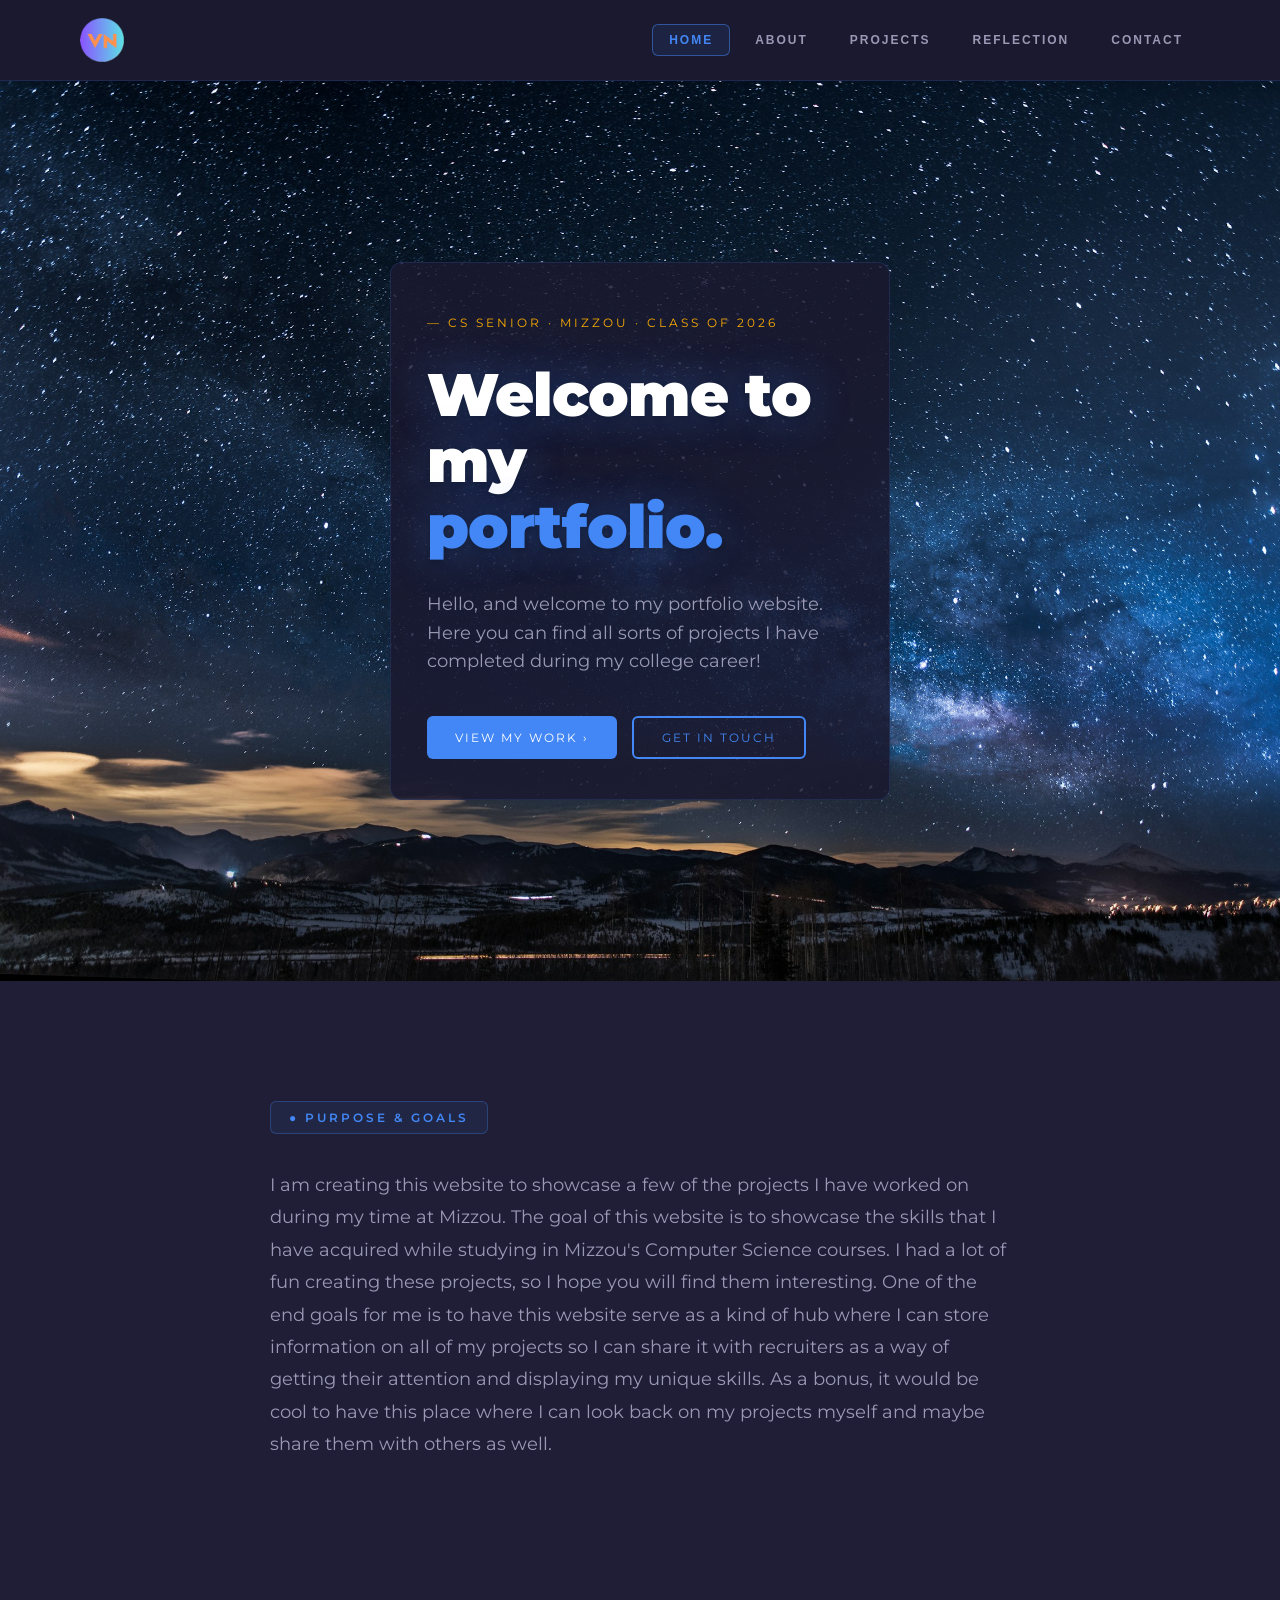
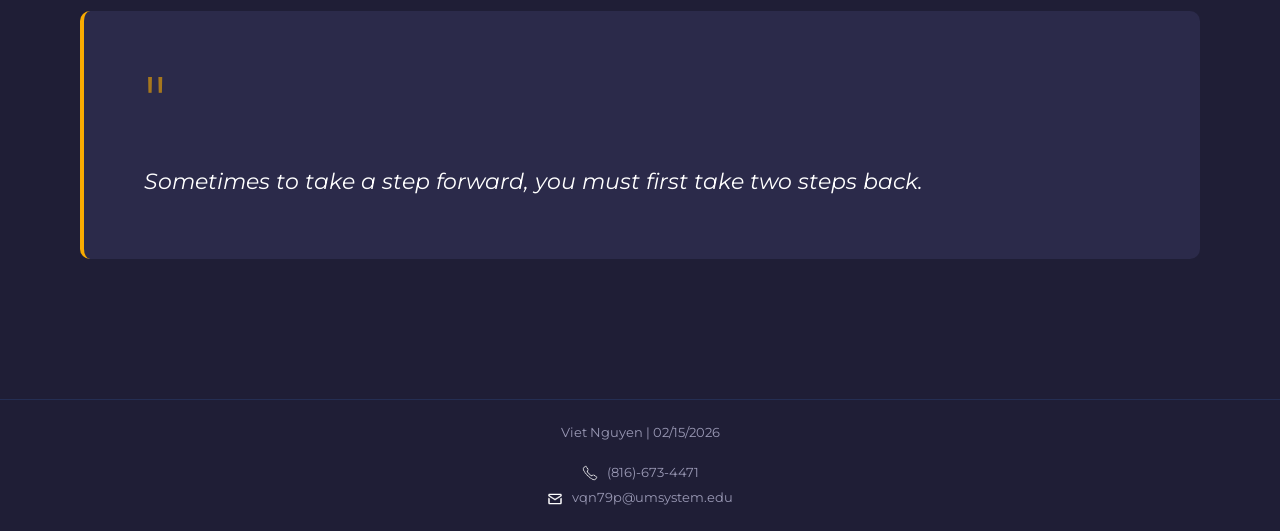
==== commit 906dbc65: "font and header styling" ====
--- a/website/index.html
+++ b/website/index.html
@@ -2,6 +2,8 @@
 <html lang="en">
 
 <head>
+    <!-- Custom font used here -->
+    <link href="https://fonts.googleapis.com/css2?family=Montserrat:wght@400;600;700;900&family=Crimson+Pro:ital,wght@0,300;0,400;1,300&family=JetBrains+Mono:wght@400;500&display=swap" rel="stylesheet">
     <link rel="shortcut icon" type="image/x-icon" href="media/favicon.ico">
     <meta charset="UTF-8">
     <meta name="viewport" content="width=device-width, initial-scale=1">
--- a/website/style.css
+++ b/website/style.css
@@ -4,8 +4,9 @@
   box-sizing: border-box;
 }
 
+/* Custom font from Google Fonts applied to site */
 body {
-  font-family: Arial, sans-serif;
+  font-family: 'Montserrat', Arial, sans-serif;
   background-color: #1f1e36;
   color: white;
 }
@@ -48,7 +49,7 @@
 /* About Grid */
 .about-grid {
   display: grid;
-  grid-template-columns: 75% 25%;
+  grid-template-columns: 65% 35%;
   grid-template-areas: "left right";
   gap: 48px;
   align-items: start;
@@ -117,6 +118,59 @@
   background-color: #5a9af8;
 }
 
+/* Skills Table */
+.table-figure {
+  margin-top: 15px;
+}
+
+.table-figure figcaption {
+  font-size: 13px;
+  color: #9a99b5;
+  margin-bottom: 10px;
+  font-style: italic;
+}
+
+.table-wrap {
+  overflow-x: auto;
+}
+
+.skills-table {
+  width: 100%;
+  border-collapse: collapse;
+  border: 2px solid rgba(66, 135, 245, 0.4);
+  font-size: 15px;
+}
+
+.skills-table th {
+  background-color: #4287f5;
+  color: white;
+  padding: 12px 16px;
+  text-align: left;
+  font-size: 13px;
+  letter-spacing: 1px;
+  text-transform: uppercase;
+}
+
+.skills-table td {
+  padding: 12px 16px;
+  color: #b8b7d0;
+  border-bottom: 1px solid rgba(66, 135, 245, 0.12);
+}
+
+/* Alternate row colors using nth-child */
+.skills-table tbody tr:nth-child(odd) {
+  background-color: #2b2a4a;
+}
+
+.skills-table tbody tr:nth-child(even) {
+  background-color: #252440;
+}
+
+.skills-table tbody tr:hover {
+  background-color: rgba(66, 135, 245, 0.12);
+  color: white;
+}
+
 @media (max-width: 768px) {
   main {
     padding: 24px 20px;
@@ -129,13 +183,19 @@
       "left";
     gap: 24px;
   }
- 
+
   .about-col-right {
     position: static;
   }
- 
+
   .profile-photo {
     margin: 0 auto;
+  }
+
+  .skills-table th,
+  .skills-table td {
+    font-size: 13px;
+    padding: 10px 10px;
   }
 }
 
@@ -155,6 +215,10 @@
 
 .hero-content {
   max-width: 500px;
+  background: rgba(26, 25, 47, 0.85);
+  border: 1px solid rgba(66, 135, 245, 0.15);
+  border-radius: 12px;
+  padding: 40px 36px;
 }
 
 .hero-tag {
@@ -164,10 +228,15 @@
   margin-bottom: 20px;
 }
 
+/* Custom styles for all <h1> elements */
 h1 {
+  font-family: 'Montserrat', Arial, sans-serif;
   font-size: 60px;
+  font-weight: 900;
   line-height: 1.1;
   margin-bottom: 20px;
+  letter-spacing: -1px;
+  text-shadow: 0 0 40px rgba(66, 135, 245, 0.35), 0 2px 8px rgba(0, 0, 0, 0.4);
 }
 
 .accent {
@@ -766,6 +835,7 @@
     margin-bottom: 40px;
     overflow: hidden;
     transition: border-color 0.3s ease, box-shadow 0.3s ease;
+    scroll-margin-top: 100px;
 }
 
 .project-card:hover {
@@ -900,6 +970,7 @@
 
     .hero-content {
         max-width: 100%;
+        padding: 28px 24px;
     }
 
     h1 {
@@ -1052,6 +1123,27 @@
     margin-bottom: 4pt;
   }
 
+  .skills-table {
+    border: 1pt solid black;
+    width: 100%;
+  }
+
+  .skills-table th {
+    background-color: #ddd !important;
+    color: black;
+    -webkit-print-color-adjust: exact;
+  }
+
+  .skills-table td {
+    color: black;
+    border-bottom: 1pt solid #ccc;
+  }
+
+  .skills-table tbody tr:nth-child(odd) {
+    background-color: #f5f5f5 !important;
+    -webkit-print-color-adjust: exact;
+  }
+
   footer {
     display: block;
     border-top: 1pt solid black;
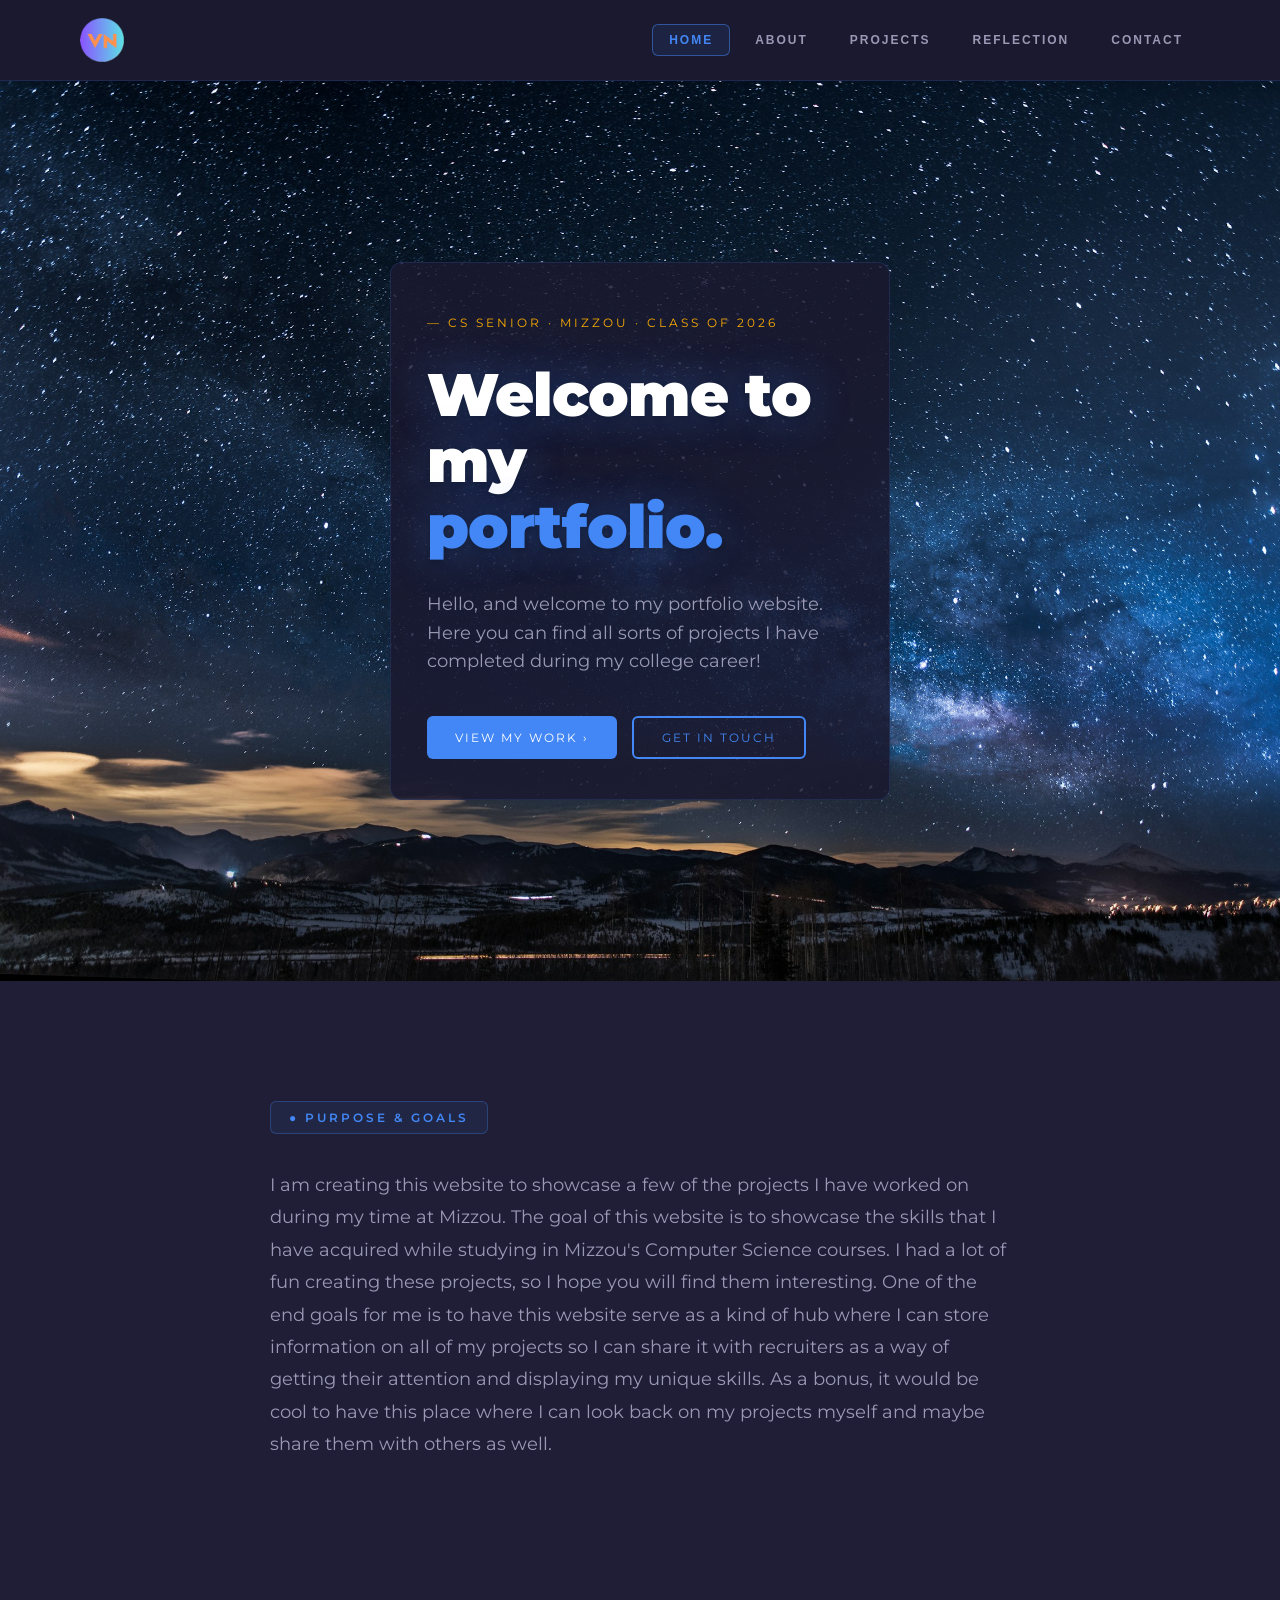
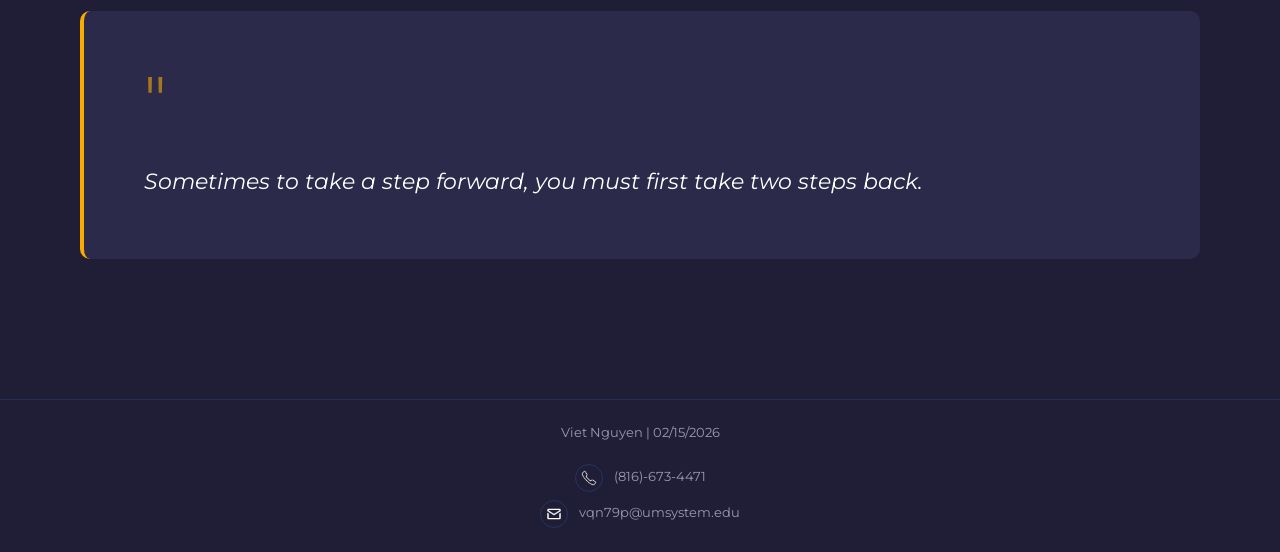
==== commit 0f738c80: "footer edits" ====
--- a/website/index.html
+++ b/website/index.html
@@ -81,11 +81,15 @@
                 Viet Nguyen | 02/15/2026
             </p>
             <p style="text-align: center; padding-bottom: 8px; color: #9a99b5; font-size: 13px;">
-                <img src="media/phone.png" alt="Phone" width="16" height="16" style="vertical-align: middle; margin-right: 6px;">
+                <span class="footer-icon-wrap">
+                    <img src="media/phone.png" alt="Phone" width="16" height="16" class="footer-icon">
+                </span>
                 (816)-673-4471
             </p>
             <p style="text-align: center; padding-bottom: 24px; color: #9a99b5; font-size: 13px;">
-                <img src="media/email.png" alt="Email" width="16" height="16" style="vertical-align: middle; margin-right: 6px;">
+                <span class="footer-icon-wrap">
+                    <img src="media/email.png" alt="Email" width="16" height="16" class="footer-icon">
+                </span>
                 vqn79p@umsystem.edu
             </p>
         </footer>
--- a/website/style.css
+++ b/website/style.css
@@ -1044,6 +1044,37 @@
     }
 }
 
+/* Footer icon hover animation */
+.footer-icon-wrap {
+  display: inline-flex;
+  align-items: center;
+  justify-content: center;
+  width: 28px;
+  height: 28px;
+  border-radius: 50%;
+  border: 1px solid rgba(66, 135, 245, 0.2);
+  vertical-align: middle;
+  margin-right: 8px;
+  transition: transform 0.3s ease, box-shadow 0.3s ease, border-color 0.3s ease, background 0.3s ease;
+  cursor: default;
+}
+
+.footer-icon-wrap:hover {
+  transform: scale(1.25);
+  background: rgba(66, 135, 245, 0.15);
+  border-color: rgba(66, 135, 245, 0.6);
+  box-shadow: 0 0 10px rgba(66, 135, 245, 0.4);
+}
+
+.footer-icon {
+  display: block;
+  transition: filter 0.3s ease;
+}
+
+.footer-icon-wrap:hover .footer-icon {
+  filter: brightness(0) invert(1) sepia(1) saturate(3) hue-rotate(195deg);
+}
+
 /* print query */
 @media print {
 
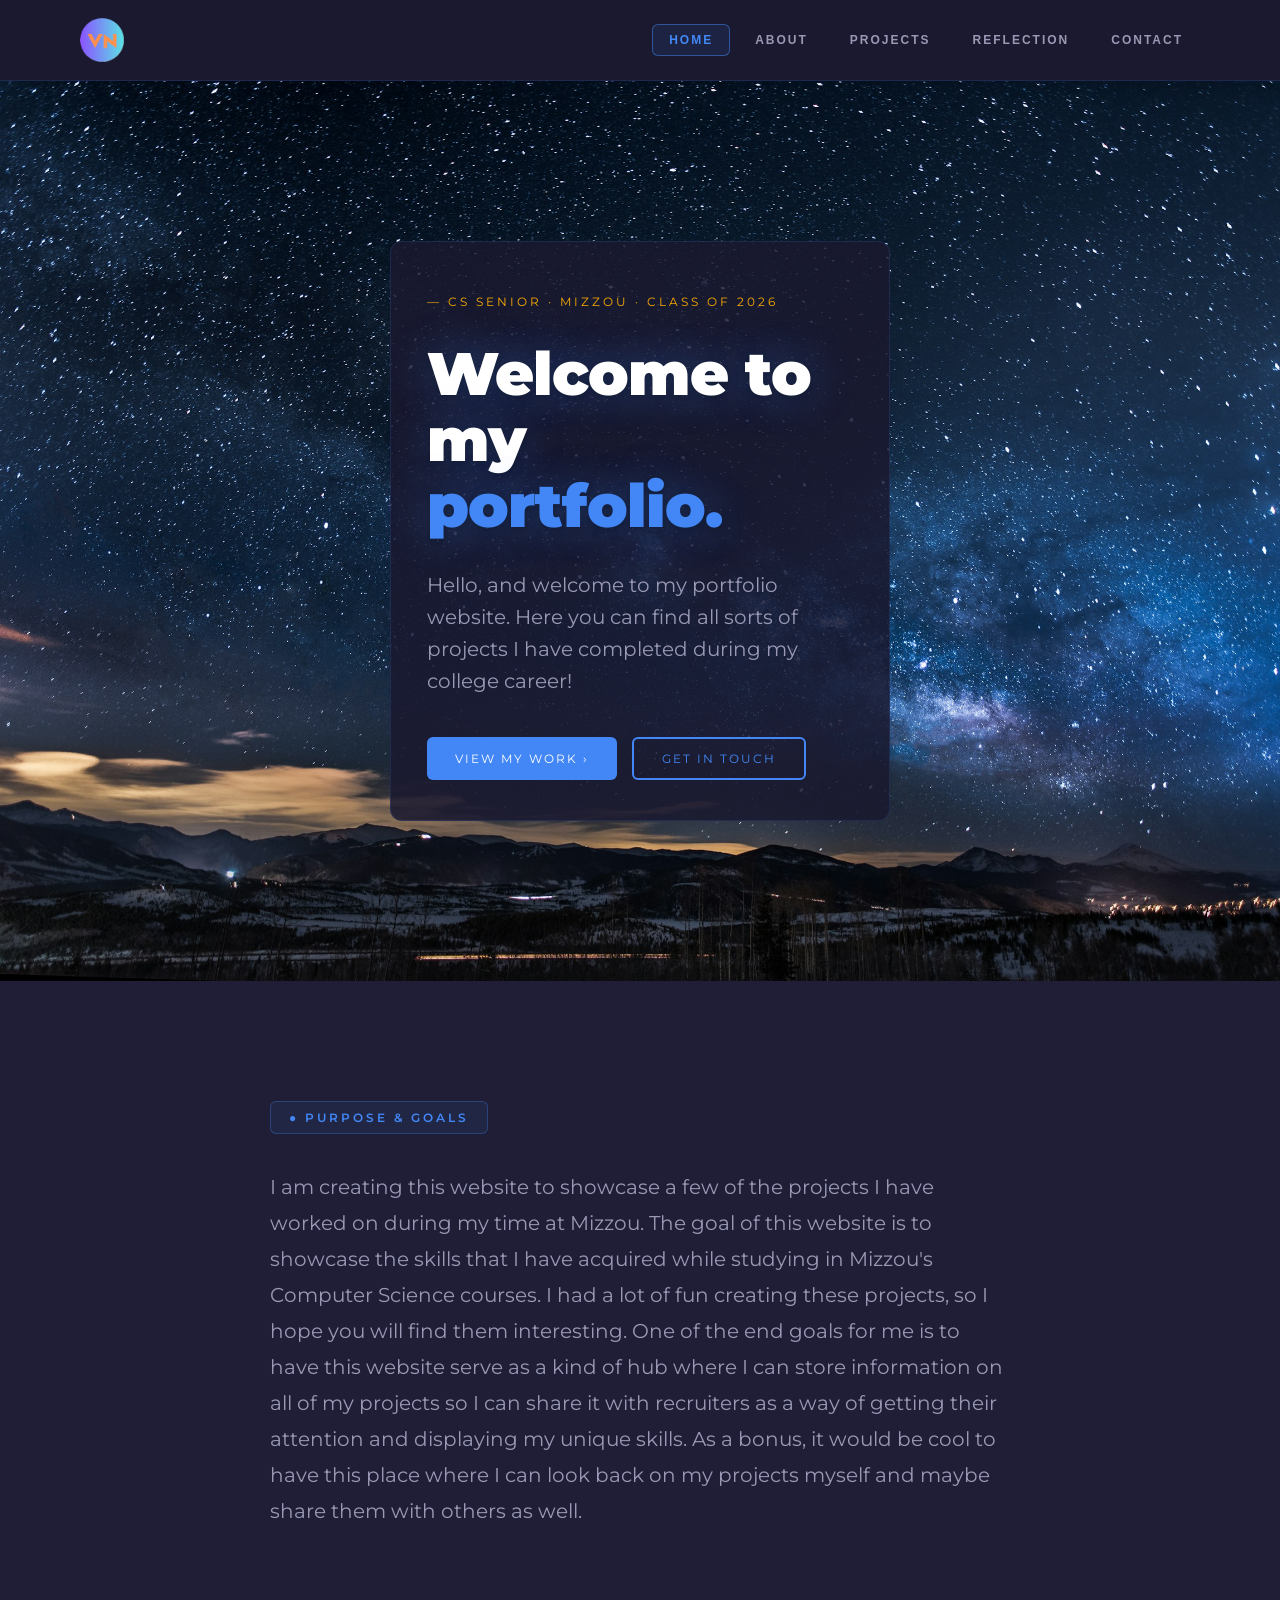
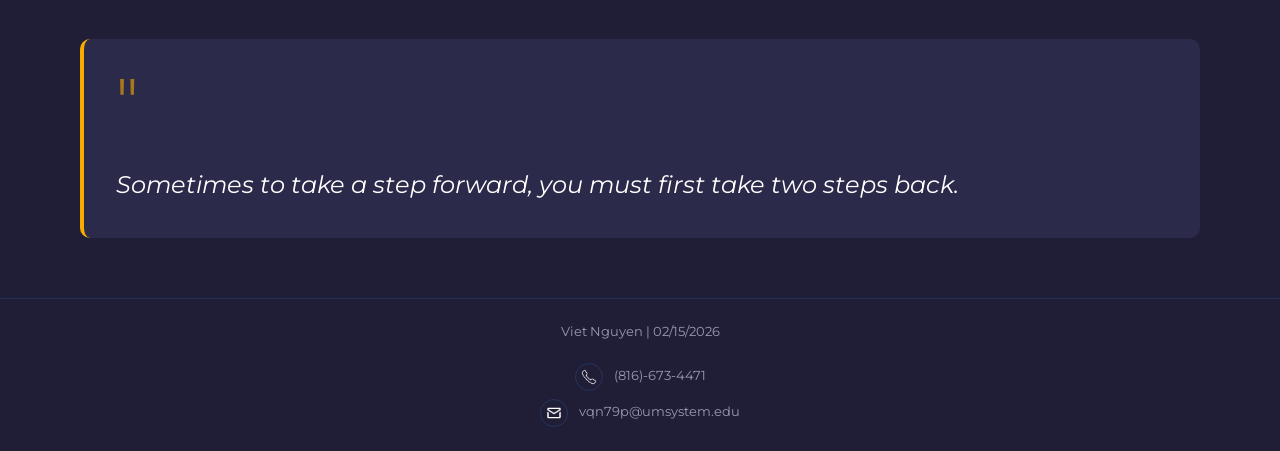
==== commit fbd0f3e4: "final touches to website" ====
--- a/website/index.html
+++ b/website/index.html
@@ -1,5 +1,12 @@
 <!DOCTYPE html>
 <html lang="en">
+
+<!-- 
+   Name: [Viet Nguyen]
+   Date: [5/3/2026]
+   Course: [IS_LT-4355]
+   Description: [Index page that works as an introduction page]
+-->
 
 <head>
     <!-- Custom font used here -->
@@ -39,6 +46,7 @@
             <div class="hero-content">
             <p class="hero-tag">— CS SENIOR · MIZZOU · CLASS OF 2026</p>
 
+            <!-- used custom font here and for every other h1 -->
             <h1>
                 Welcome to my<br>
                 <span class="accent">portfolio.</span>
--- a/website/style.css
+++ b/website/style.css
@@ -13,6 +13,8 @@
 
 main {
   padding: 40px;
+  max-width: 1300px;
+  margin: 0 auto;
 }
 
 section {
@@ -27,9 +29,35 @@
 section p {
   padding: 10px 0;
   line-height: 1.6;
+  font-size: 17px;
 }
 
 /*About page*/
+
+.about-col-left section {
+  background: #2b2a4a;
+  border: 1px solid rgba(66, 135, 245, 0.12);
+  border-radius: 10px;
+  padding: 26px 30px;
+  margin-bottom: 24px;
+  box-shadow: 0 4px 20px rgba(0, 0, 0, 0.25);
+}
+
+.about-col-left section h3 {
+  font-size: 11px;
+  font-weight: 700;
+  letter-spacing: 2.5px;
+  text-transform: uppercase;
+  color: #4287f5;
+  margin-bottom: 14px;
+}
+
+.about-col-left section p {
+  color: #9a99b5;
+  font-size: 17px;
+  line-height: 1.7;
+  padding: 0;
+}
 .about-list {
   list-style-type: square;
   margin-top: 15px;
@@ -37,7 +65,7 @@
 }
 
 .about-list li {
-  font-size: 18px;
+  font-size: 20px;
   color: #9a99b5;
   margin-bottom: 8px;
 }
@@ -65,7 +93,24 @@
   flex-direction: column;
   gap: 24px;
   position: sticky;
-  top: 24px;
+  top: 100px;
+}
+
+.about-col-right section {
+  background: #2b2a4a;
+  border: 1px solid rgba(66, 135, 245, 0.12);
+  border-radius: 10px;
+  padding: 22px 24px;
+  box-shadow: 0 4px 20px rgba(0, 0, 0, 0.25);
+}
+
+.about-col-right section h3 {
+  font-size: 11px;
+  font-weight: 700;
+  letter-spacing: 2.5px;
+  text-transform: uppercase;
+  color: #4287f5;
+  margin-bottom: 12px;
 }
 
 .profile-photo {
@@ -105,13 +150,18 @@
 
 .resume-link {
   display: inline-block;
-  padding: 12px 24px;
+  padding: 11px 22px;
   margin-top: 10px;
   background-color: #4287f5;
   color: white;
   text-decoration: none;
+  font-size: 12px;
+  letter-spacing: 2px;
+  font-weight: 600;
+  text-transform: uppercase;
   border: 2px solid #4287f5;
   border-radius: 6px;
+  transition: background 0.25s ease;
 }
 
 .resume-link:hover {
@@ -137,18 +187,21 @@
 .skills-table {
   width: 100%;
   border-collapse: collapse;
-  border: 2px solid rgba(66, 135, 245, 0.4);
-  font-size: 15px;
+  border: 1px solid rgba(66, 135, 245, 0.2);
+  border-radius: 8px;
+  overflow: hidden;
+  font-size: 17px;
 }
 
 .skills-table th {
-  background-color: #4287f5;
-  color: white;
+  background-color: rgba(66, 135, 245, 0.15);
+  color: #4287f5;
   padding: 12px 16px;
   text-align: left;
-  font-size: 13px;
-  letter-spacing: 1px;
+  font-size: 11px;
+  letter-spacing: 2px;
   text-transform: uppercase;
+  font-weight: 700;
 }
 
 .skills-table td {
@@ -159,11 +212,11 @@
 
 /* Alternate row colors using nth-child */
 .skills-table tbody tr:nth-child(odd) {
-  background-color: #2b2a4a;
+  background-color: rgba(66, 135, 245, 0.04);
 }
 
 .skills-table tbody tr:nth-child(even) {
-  background-color: #252440;
+  background-color: transparent;
 }
 
 .skills-table tbody tr:hover {
@@ -179,8 +232,8 @@
   .about-grid {
     grid-template-columns: 1fr;
     grid-template-areas:
-      "right"
-      "left";
+      "left"
+      "right";
     gap: 24px;
   }
 
@@ -245,7 +298,7 @@
 
 .hero-text {
   color: #9a99b5;
-  font-size: 18px;
+  font-size: 20px;
   line-height: 1.6;
   margin-bottom: 30px;
 }
@@ -332,19 +385,19 @@
 
 .purpose-text {
   color: #9a99b5;
-  font-size: 18px;
+  font-size: 20px;
   line-height: 1.8;
 }
 
 .quote-section {
-  padding: 60px 80px 120px;
+  padding: 20px 80px 40px;
 }
 
 .quote-box {
   background: #2b2a4a;
   border-left: 4px solid #f9ab00;
   border-radius: 10px;
-  padding: 50px 60px;
+  padding: 24px 32px;
 }
 
 .quote-mark {
@@ -355,7 +408,7 @@
 }
 
 .quote-text {
-  font-size: 22px;
+  font-size: 24px;
   font-style: italic;
   line-height: 1.6;
 }
@@ -364,7 +417,9 @@
 .about-wrapper {
     display: flex;
     gap: 40px;
-    padding: 60px 80px 100px;
+    padding: 40px 40px 80px;
+    max-width: 1300px;
+    margin: 0 auto;
     align-items: flex-start;
 }
 
@@ -406,7 +461,7 @@
 
 .intro-block p {
     color: #9a99b5;
-    font-size: 17px;
+    font-size: 19px;
     line-height: 1.8;
     padding: 0;
 }
@@ -485,7 +540,7 @@
 
 .timeline-card p {
     color: #9a99b5;
-    font-size: 15px;
+    font-size: 17px;
     line-height: 1.7;
 }
 
@@ -517,7 +572,7 @@
 
 .sidebar-card p {
     color: #9a99b5;
-    font-size: 14px;
+    font-size: 16px;
     line-height: 1.7;
 }
 
@@ -556,7 +611,7 @@
 }
 
 .sidebar-quote p {
-    font-size: 16px;
+    font-size: 18px;
     font-style: italic;
     color: #d0cfe8;
     line-height: 1.6;
@@ -642,7 +697,7 @@
   padding: 14px 18px;
   color: #e6e6e8;
   font-family: Arial, sans-serif;
-  font-size: 16px;
+  font-size: 18px;
   outline: none;
   transition: border-color 0.2s;
 }
@@ -707,7 +762,7 @@
 }
  
 .cvl {
-  font-size: 14px;
+  font-size: 16px;
   color: #9a99b5;
 }
  
@@ -733,7 +788,7 @@
 }
  
 .lst {
-  font-size: 14px;
+  font-size: 16px;
   color: #9a99b5;
 }
 
@@ -794,7 +849,7 @@
 
 .projects-intro {
     color: #9a99b5;
-    font-size: 15px;
+    font-size: 17px;
     line-height: 1.7;
     max-width: 720px;
     margin-bottom: 16px;
@@ -810,7 +865,7 @@
     color: #c5c4d6;
     font-family: 'Georgia', serif;
     font-style: italic;
-    font-size: 15px;
+    font-size: 17px;
     line-height: 1.6;
 }
 
@@ -899,7 +954,7 @@
     padding-left: 18px;
     margin-bottom: 10px;
     color: #9a99b5;
-    font-size: 13.5px;
+    font-size: 15.5px;
     line-height: 1.65;
 }
 
@@ -983,7 +1038,7 @@
     }
 
     .hero-text {
-        font-size: 16px;
+        font-size: 18px;
     }
 
     .hero-buttons {
@@ -1008,19 +1063,19 @@
     }
 
     .purpose-text {
-        font-size: 16px;
+        font-size: 18px;
     }
 
     .quote-section {
-        padding: 40px 24px 60px;
+        padding: 20px 24px 32px;
     }
 
     .quote-box {
-        padding: 30px 24px;
+        padding: 20px 20px;
     }
 
     .quote-text {
-        font-size: 18px;
+        font-size: 20px;
     }
 }
 
